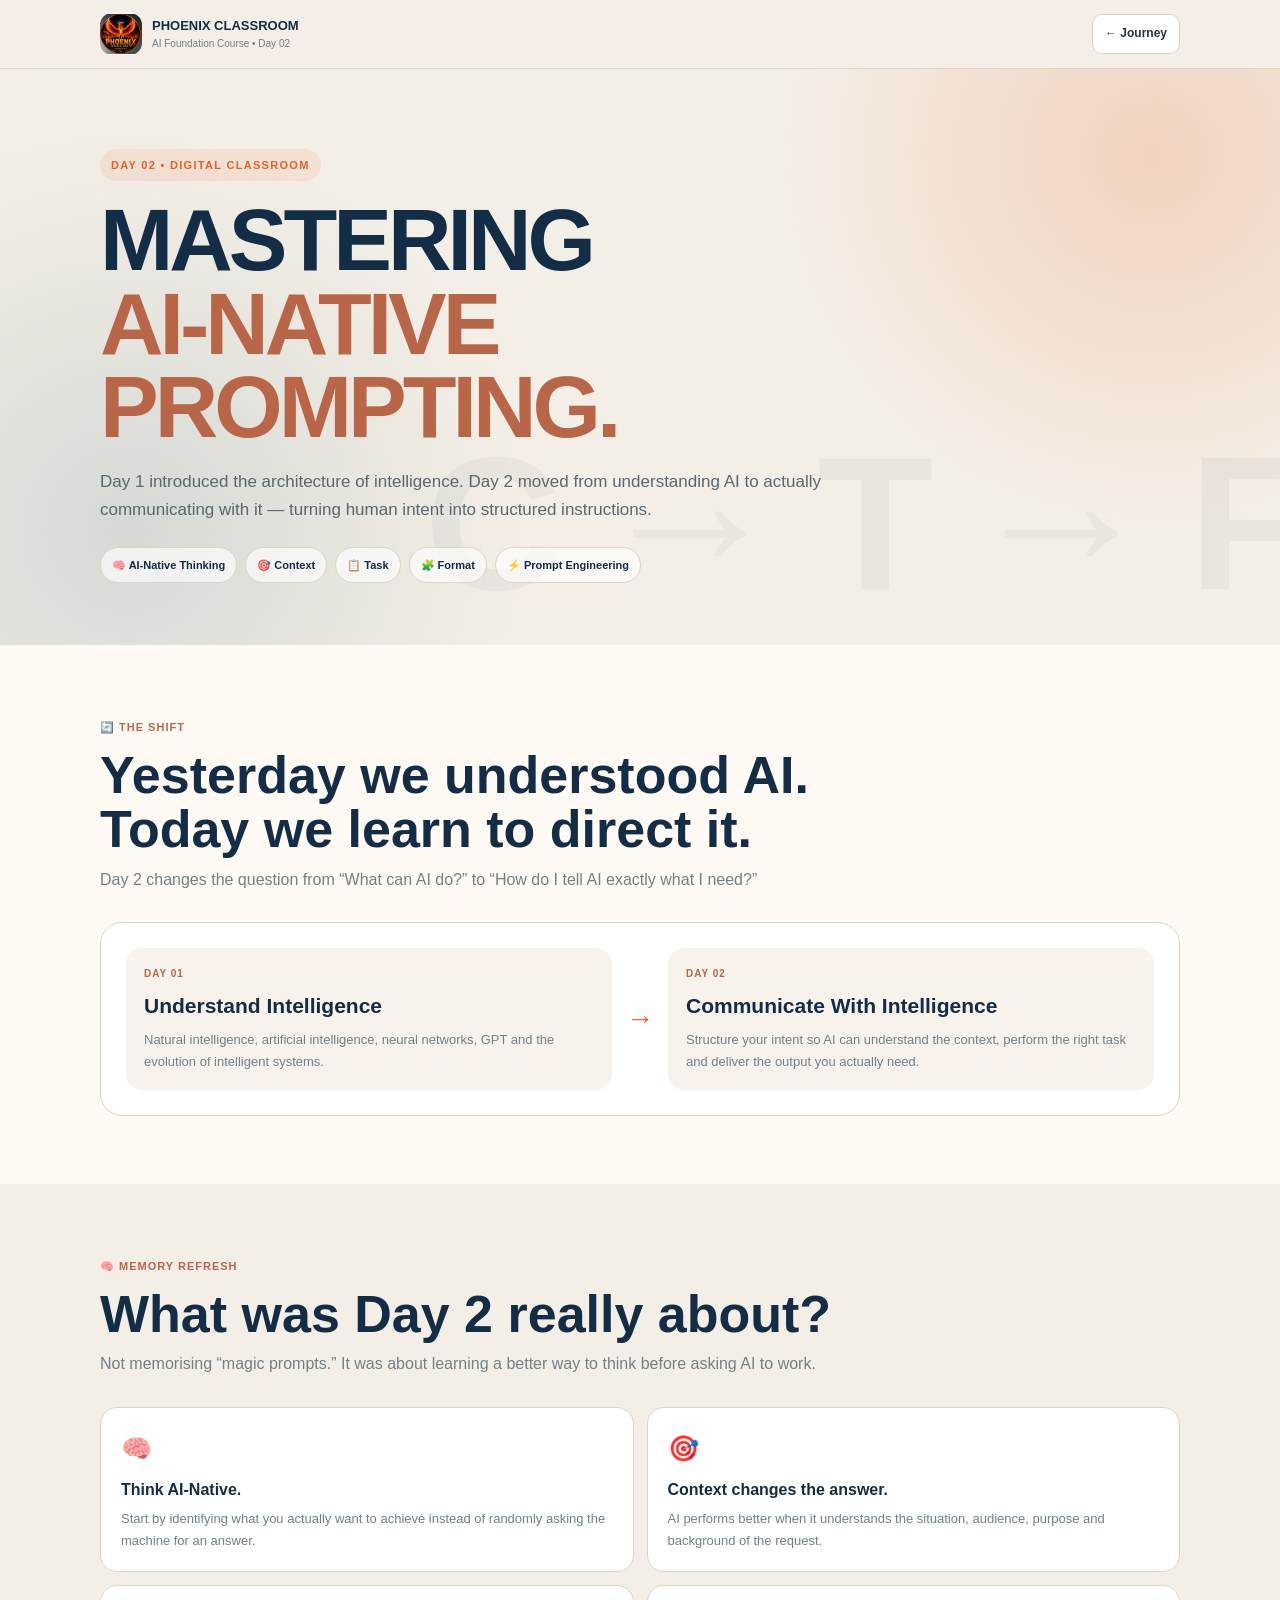
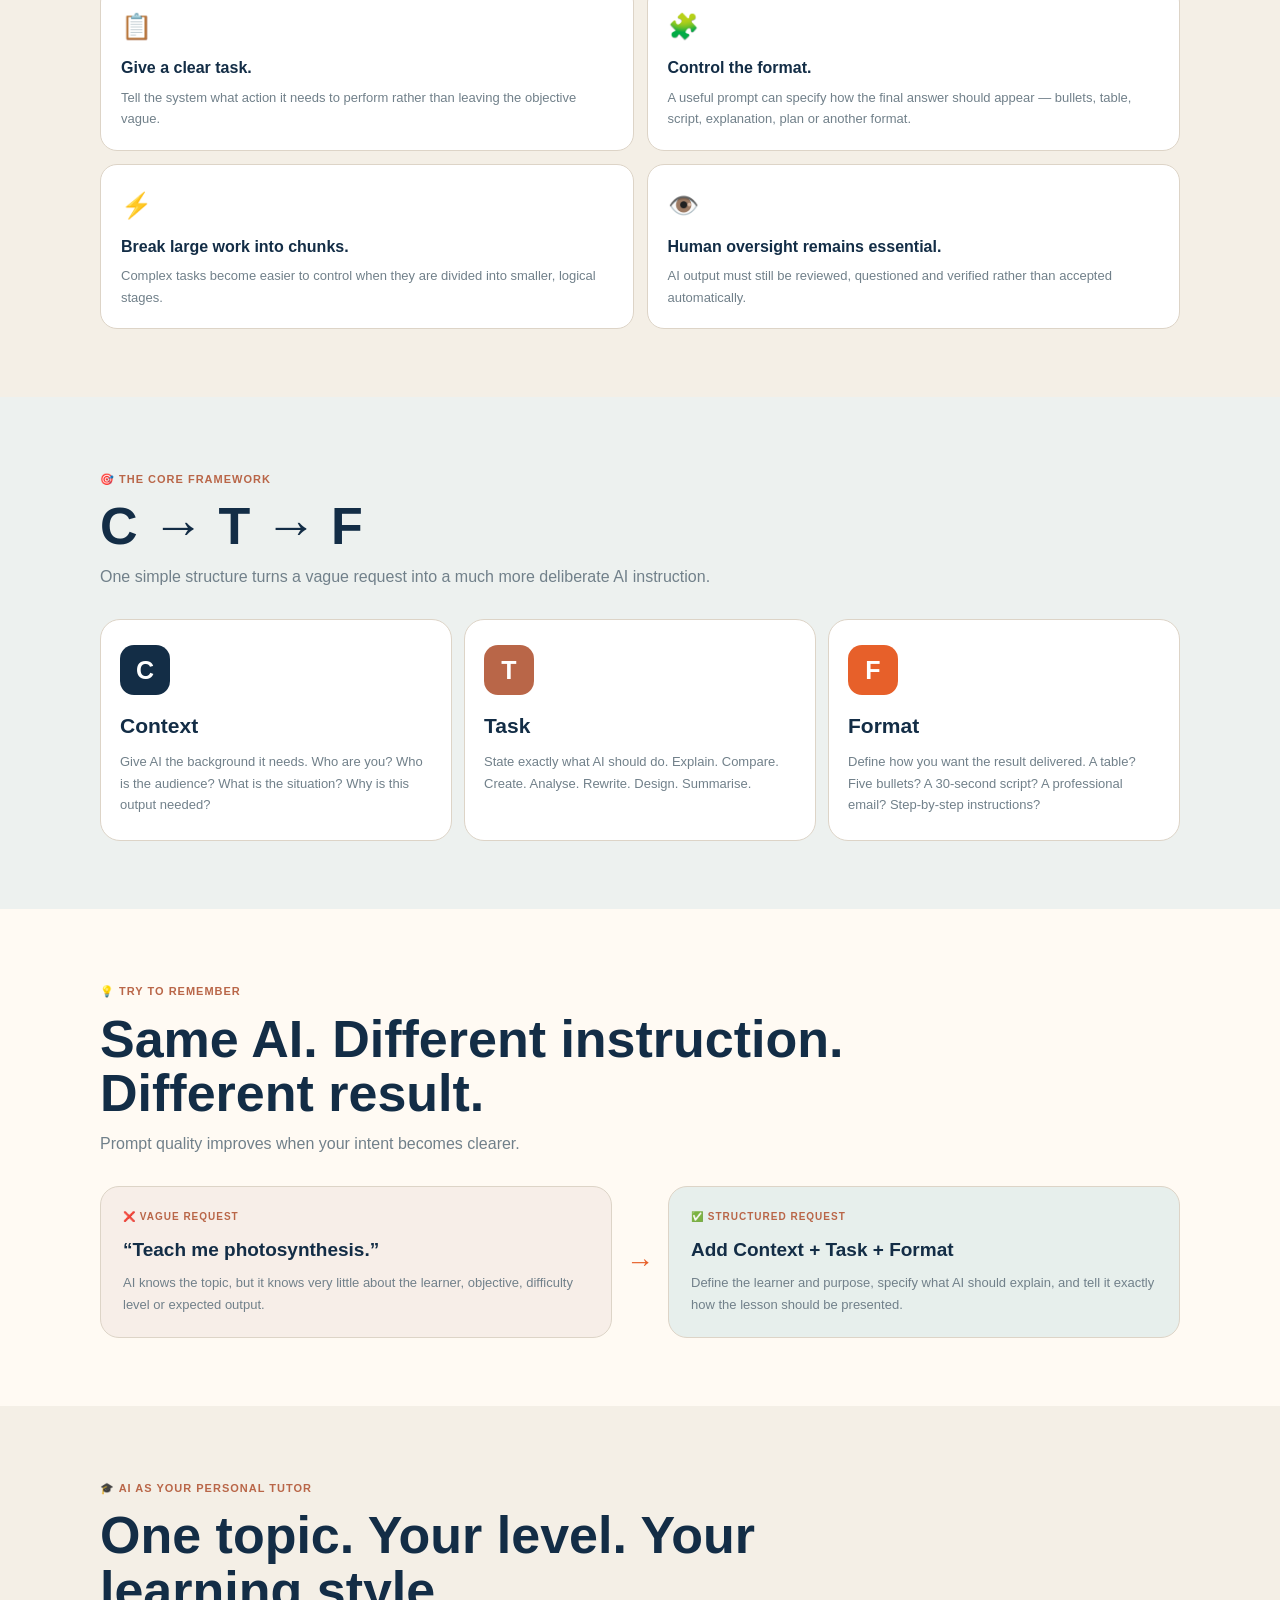
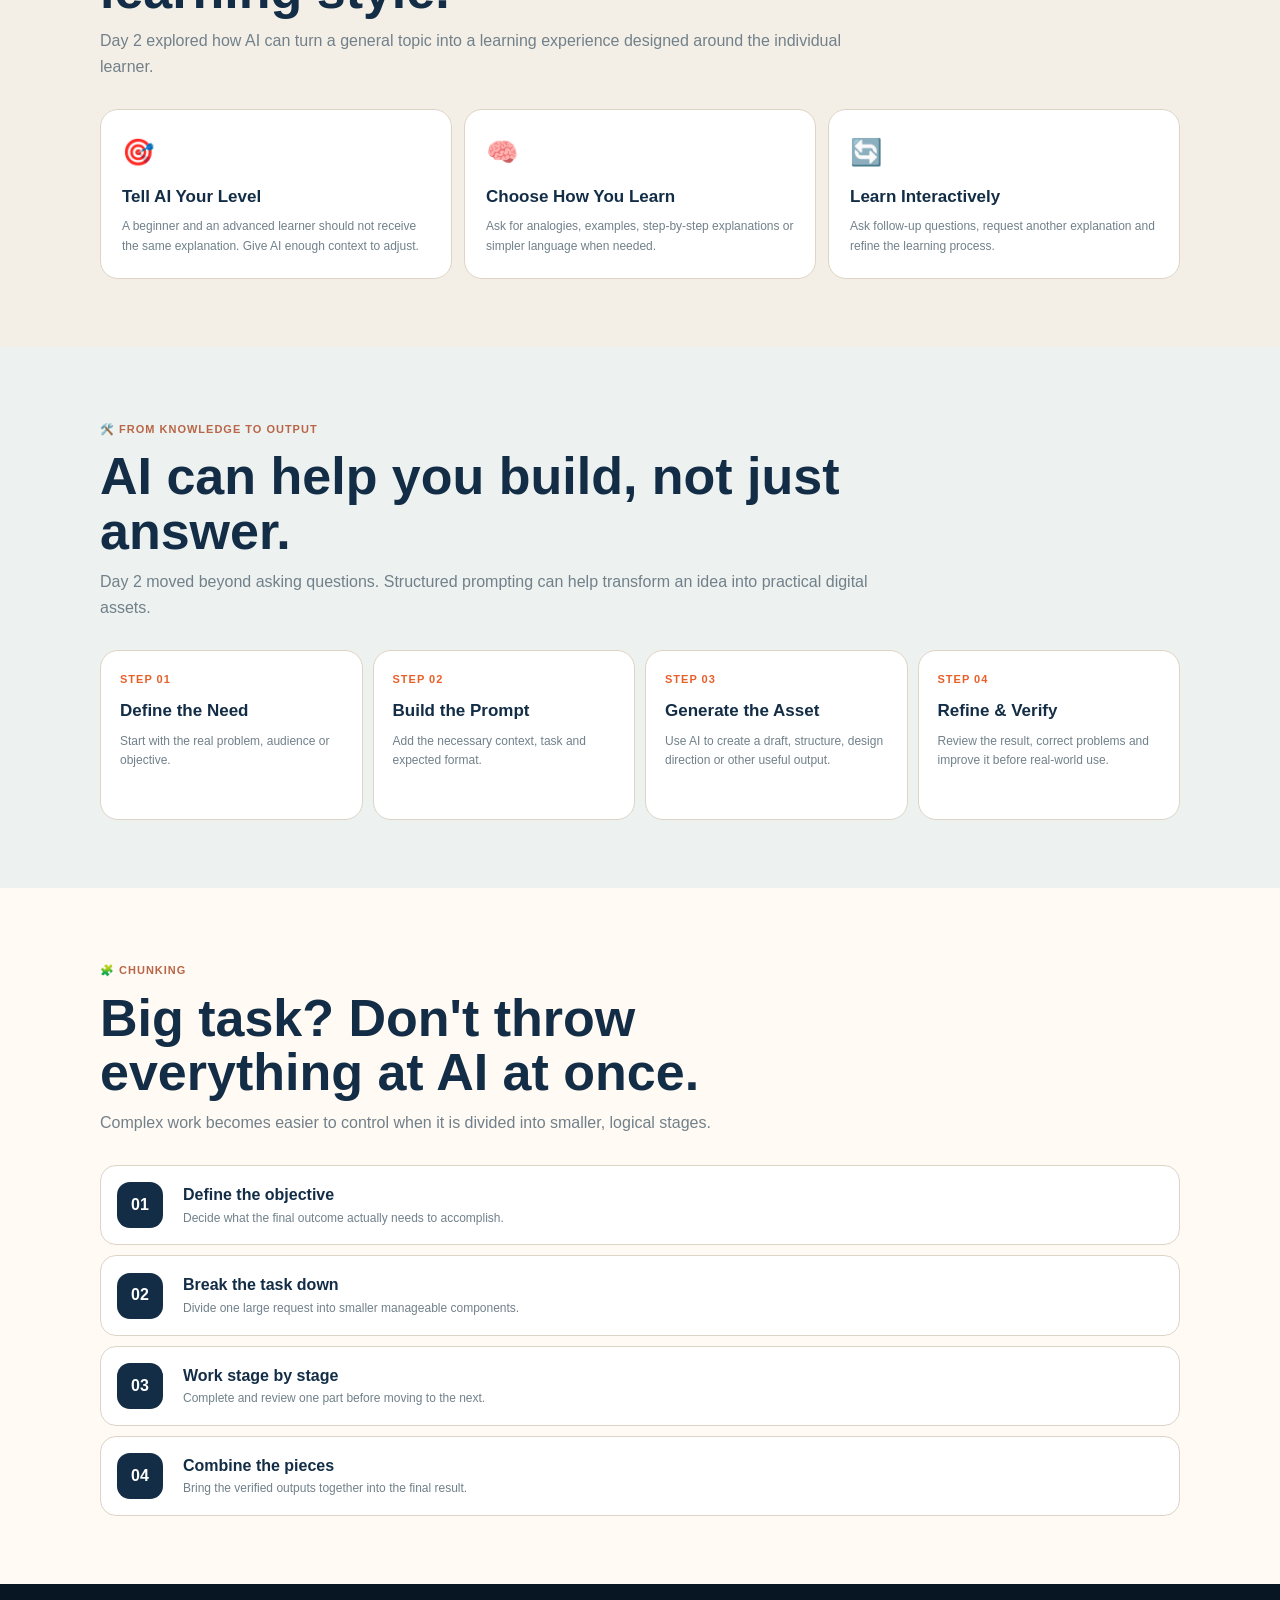
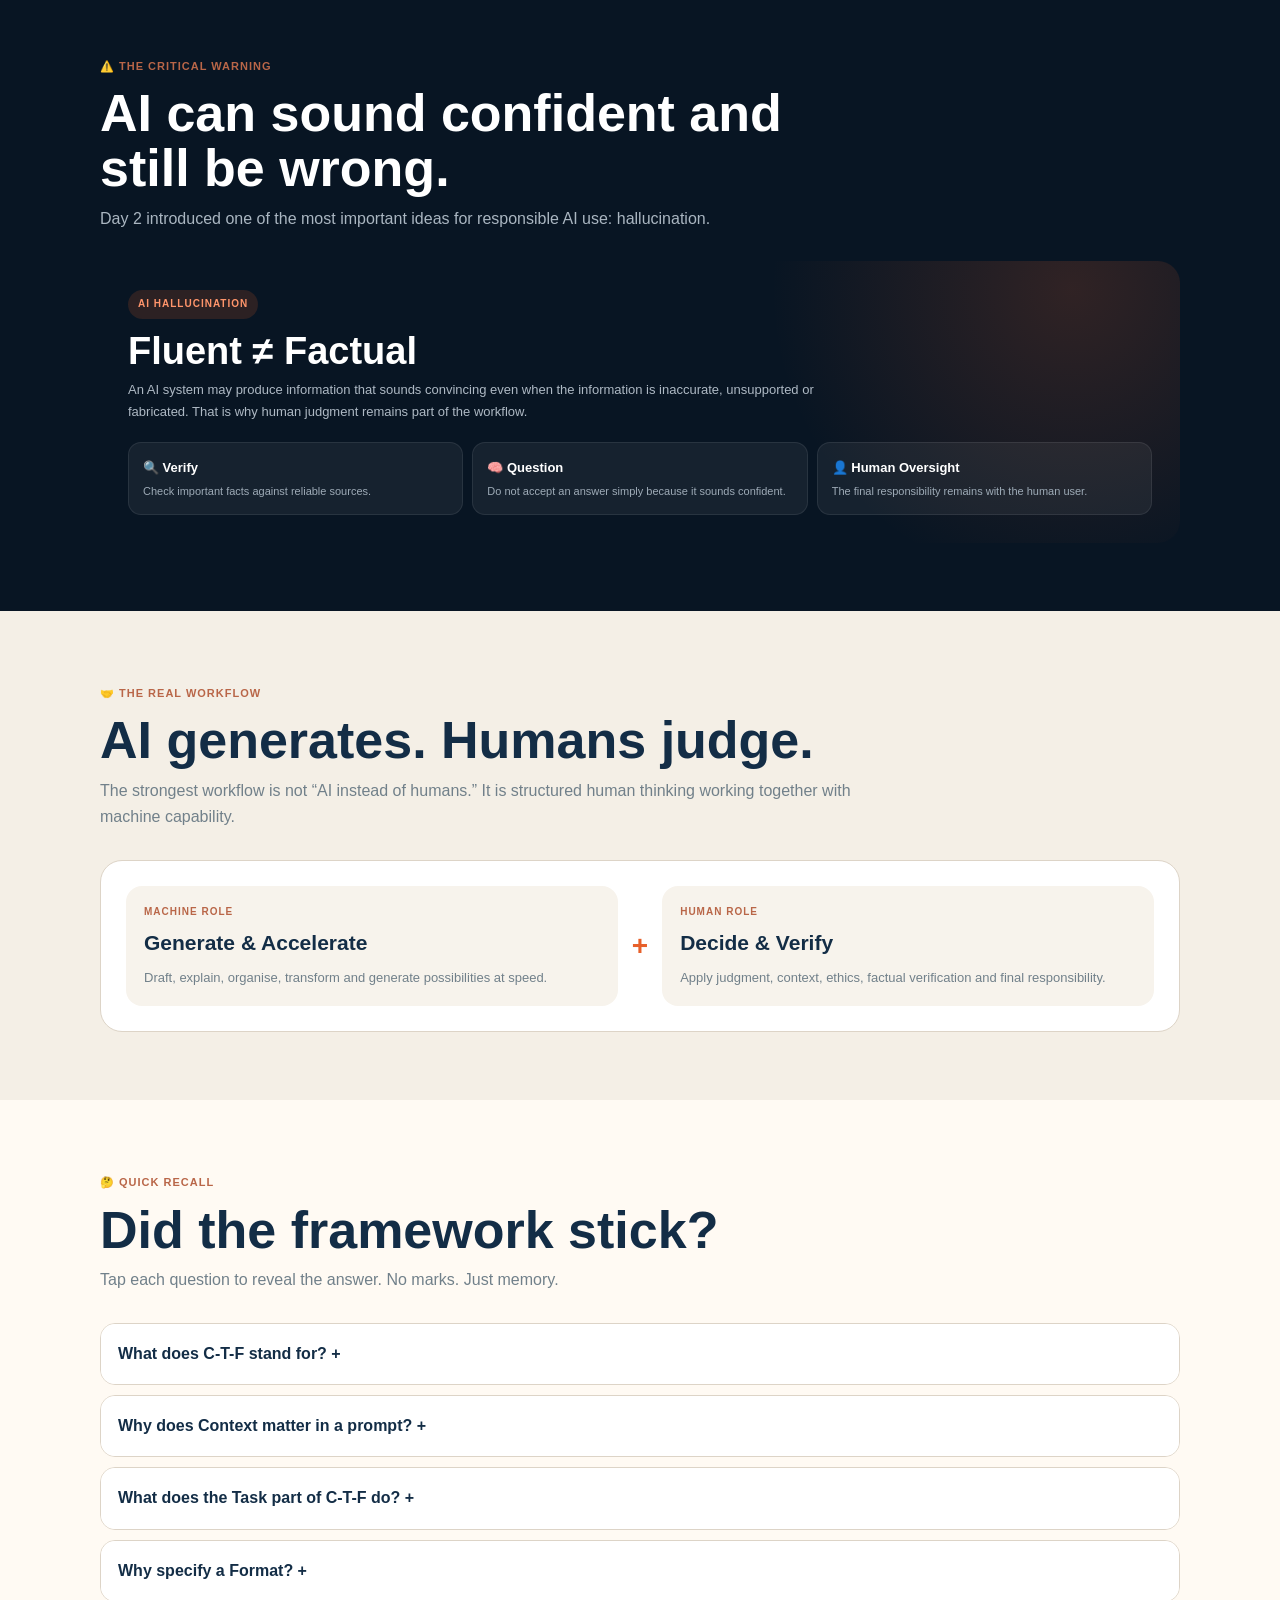
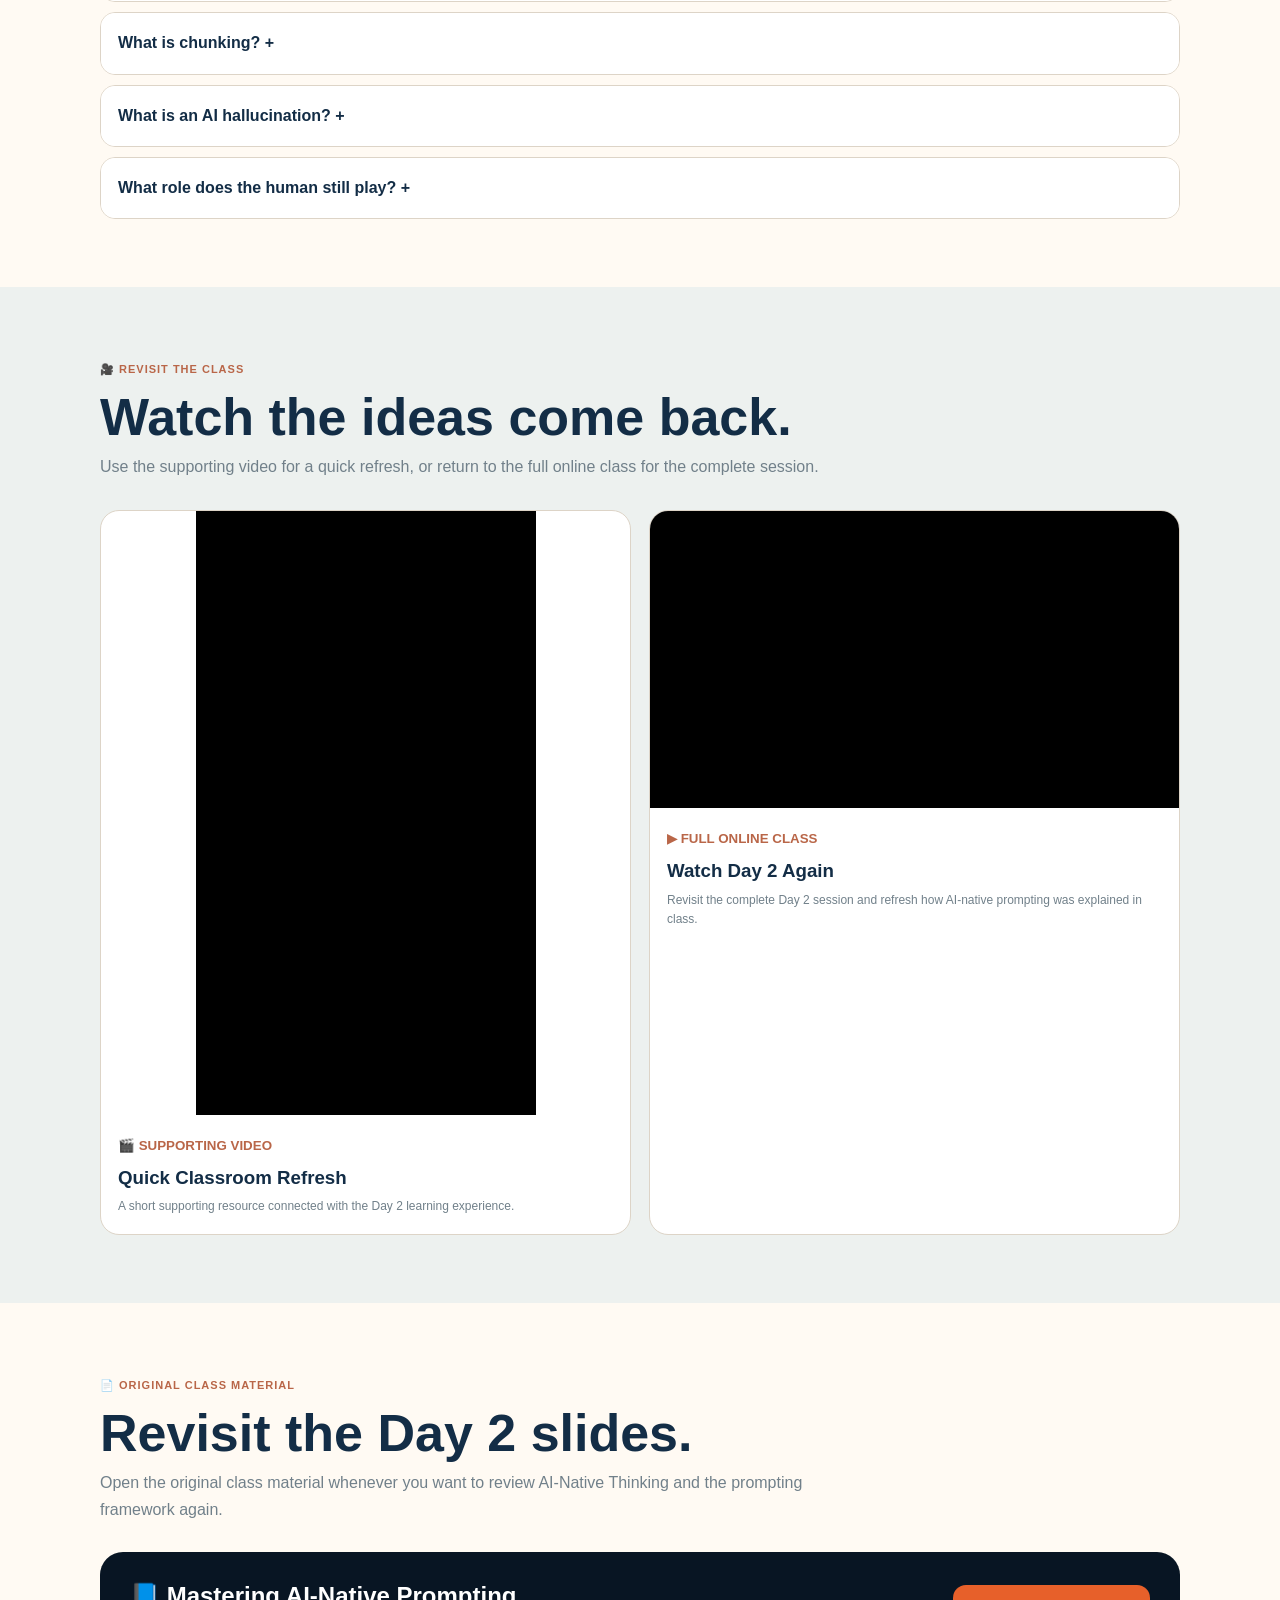
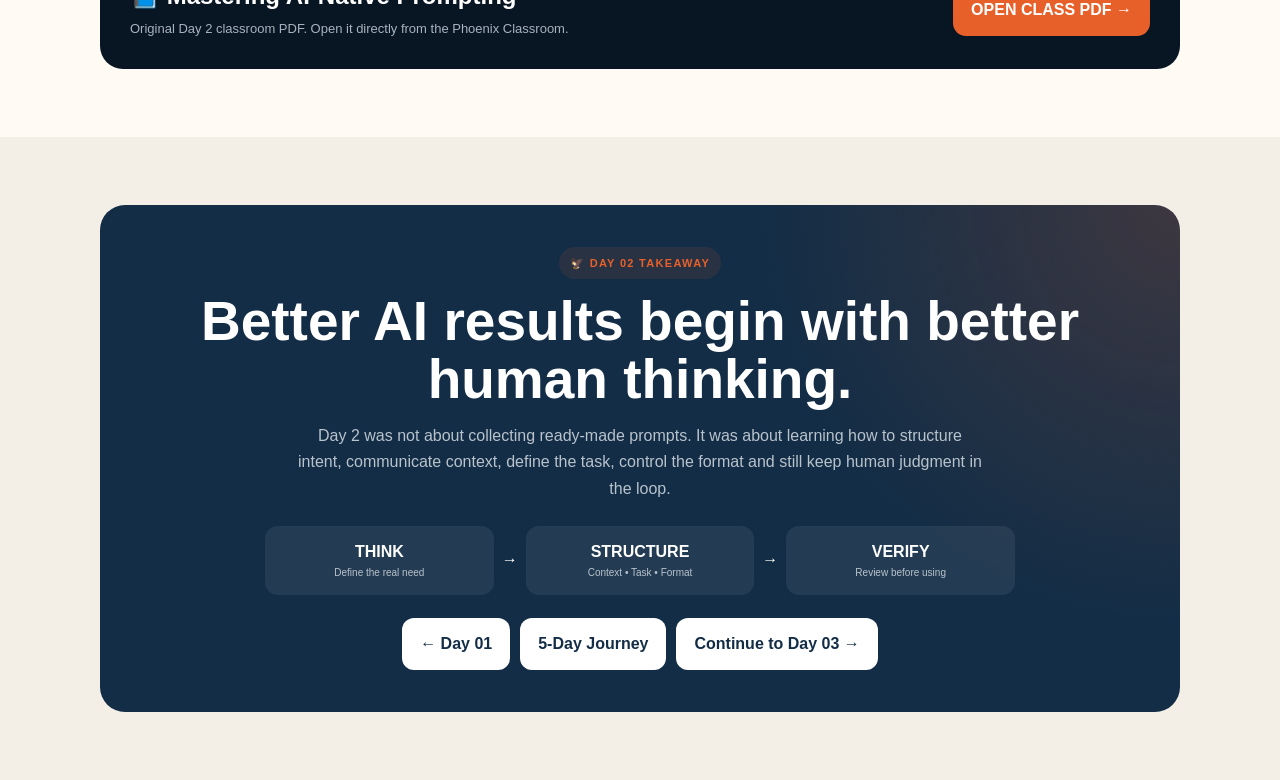
==== class-2.html @ d80a85a9 "Create class-2.html" ====
<!DOCTYPE html>
<html lang="en">

<head>

<meta charset="UTF-8">

<meta
  name="viewport"
  content="width=device-width, initial-scale=1.0"
>

<meta
  name="theme-color"
  content="#f4efe6"
>

<title>
  Class 2 | Mastering AI-Native Prompting
</title>


<style>

:root{

  --cream:#f4efe6;
  --paper:#fffaf3;

  --navy:#132d46;
  --blue:#607f94;

  --orange:#e7602a;
  --rust:#b96648;
  --gold:#d8a746;

  --text:#26333d;
  --muted:#71808a;

  --line:#ddd4c7;

  --dark:#081523;

  --green:#4f8d71;
}


*{
  box-sizing:border-box;
  margin:0;
  padding:0;
}


html{
  scroll-behavior:smooth;
}


body{

  font-family:
    Arial,
    Helvetica,
    sans-serif;

  background:
    var(--cream);

  color:
    var(--text);

  line-height:1.65;

  overflow-x:hidden;
}


a{
  color:inherit;
  text-decoration:none;
}


button{
  font:inherit;
}


img{
  display:block;
  max-width:100%;
}


.container{

  width:
    min(
      1080px,
      calc(100% - 28px)
    );

  margin:auto;
}



/* =========================================
   HEADER
========================================= */

header{

  position:sticky;

  top:0;

  z-index:100;

  background:
    rgba(244,239,230,.94);

  -webkit-backdrop-filter:
    blur(14px);

  backdrop-filter:
    blur(14px);

  border-bottom:
    1px solid var(--line);
}


.nav{

  min-height:68px;

  display:flex;

  align-items:center;

  justify-content:
    space-between;

  gap:12px;
}


.brand{

  display:flex;

  align-items:center;

  gap:10px;
}


.brand img{

  width:42px;
  height:42px;

  object-fit:contain;

  border-radius:12px;

  background:#ffffff;
}


.brand strong{

  display:block;

  color:
    var(--navy);

  font-size:13px;
}


.brand span{

  display:block;

  color:
    var(--muted);

  font-size:10px;
}


.back{

  padding:
    9px 12px;

  border:
    1px solid var(--line);

  border-radius:10px;

  background:#ffffff;

  font-size:12px;

  font-weight:800;
}



/* =========================================
   HERO
========================================= */

.hero{

  position:relative;

  overflow:hidden;

  padding:
    80px 0 62px;

  background:

    radial-gradient(
      circle at 90% 15%,
      rgba(231,96,42,.20),
      transparent 30%
    ),

    radial-gradient(
      circle at 10% 80%,
      rgba(96,127,148,.20),
      transparent 32%
    ),

    var(--cream);
}


.hero::after{

  content:"C → T → F";

  position:absolute;

  right:-15px;
  bottom:-35px;

  color:
    rgba(19,45,70,.045);

  font-size:
    clamp(
      80px,
      17vw,
      190px
    );

  font-weight:900;

  letter-spacing:-10px;

  pointer-events:none;
}


.kicker{

  position:relative;

  z-index:2;

  display:inline-block;

  padding:
    7px 11px;

  border-radius:50px;

  background:
    rgba(231,96,42,.10);

  color:
    var(--orange);

  font-size:11px;

  font-weight:900;

  letter-spacing:1.3px;
}


.hero h1{

  position:relative;

  z-index:2;

  max-width:900px;

  margin:
    17px 0 19px;

  color:
    var(--navy);

  font-size:
    clamp(
      43px,
      9vw,
      88px
    );

  line-height:.95;

  letter-spacing:-4px;
}


.hero h1 span{

  color:
    var(--rust);
}


.hero p{

  position:relative;

  z-index:2;

  max-width:730px;

  color:#596772;

  font-size:17px;
}


.hero-meta{

  position:relative;

  z-index:2;

  display:flex;

  flex-wrap:wrap;

  gap:8px;

  margin-top:23px;
}


.meta{

  padding:
    8px 11px;

  border:
    1px solid var(--line);

  border-radius:50px;

  background:
    rgba(255,255,255,.65);

  color:
    var(--navy);

  font-size:11px;

  font-weight:800;
}



/* =========================================
   GENERAL SECTIONS
========================================= */

.section{

  padding:
    68px 0;
}


.white{

  background:
    var(--paper);
}


.soft{

  background:
    #edf1ef;
}


.dark-section{

  background:
    var(--dark);

  color:#ffffff;
}


.heading{

  max-width:780px;

  margin-bottom:29px;
}


.heading small{

  color:
    var(--rust);

  font-size:11px;

  font-weight:900;

  letter-spacing:1px;
}


.heading h2{

  color:
    var(--navy);

  font-size:
    clamp(
      30px,
      6vw,
      52px
    );

  line-height:1.05;

  margin:
    8px 0 10px;
}


.dark-section .heading h2{

  color:#ffffff;
}


.heading p{

  color:
    var(--muted);
}


.dark-section .heading p{

  color:#aab6c1;
}



/* =========================================
   DAY 1 → DAY 2 SHIFT
========================================= */

.shift-card{

  display:grid;

  grid-template-columns:
    1fr auto 1fr;

  align-items:center;

  gap:14px;

  padding:25px;

  border:
    1px solid var(--line);

  border-radius:22px;

  background:#ffffff;
}


.shift-side{

  padding:18px;

  border-radius:16px;

  background:
    #f7f3ec;
}


.shift-side small{

  display:block;

  color:
    var(--rust);

  font-weight:900;

  font-size:10px;

  letter-spacing:1px;
}


.shift-side h3{

  margin-top:6px;

  color:
    var(--navy);

  font-size:21px;
}


.shift-side p{

  margin-top:6px;

  color:
    var(--muted);

  font-size:13px;
}


.shift-arrow{

  color:
    var(--orange);

  font-size:28px;

  font-weight:900;
}



/* =========================================
   MEMORY CARDS
========================================= */

.memory-grid{

  display:grid;

  grid-template-columns:
    repeat(2,1fr);

  gap:13px;
}


.memory{

  padding:20px;

  border:
    1px solid var(--line);

  border-radius:17px;

  background:#ffffff;
}


.memory-icon{

  font-size:25px;

  margin-bottom:8px;
}


.memory b{

  display:block;

  color:
    var(--navy);

  margin-bottom:5px;
}


.memory p{

  color:
    var(--muted);

  font-size:13px;
}



/* =========================================
   CTF FRAMEWORK
========================================= */

.ctf-grid{

  display:grid;

  grid-template-columns:
    repeat(3,1fr);

  gap:12px;
}


.ctf-card{

  position:relative;

  overflow:hidden;

  padding:25px 19px;

  border-radius:20px;

  border:
    1px solid var(--line);

  background:#ffffff;
}


.ctf-letter{

  width:50px;
  height:50px;

  display:grid;

  place-items:center;

  border-radius:14px;

  background:
    var(--navy);

  color:#ffffff;

  font-size:25px;

  font-weight:900;

  margin-bottom:14px;
}


.ctf-card:nth-child(2)
.ctf-letter{

  background:
    var(--rust);
}


.ctf-card:nth-child(3)
.ctf-letter{

  background:
    var(--orange);
}


.ctf-card h3{

  color:
    var(--navy);

  font-size:21px;
}


.ctf-card p{

  margin-top:7px;

  color:
    var(--muted);

  font-size:13px;
}


/* ===== END CLASS-2 CHUNK 1 ===== */
/* =========================================
   PROMPT TRANSFORMATION
========================================= */

.prompt-demo{

  display:grid;

  grid-template-columns:
    1fr auto 1fr;

  gap:14px;

  align-items:stretch;
}


.prompt-box{

  padding:22px;

  border-radius:19px;

  border:
    1px solid var(--line);

  background:#ffffff;
}


.prompt-box.bad{

  background:#f7eee8;
}


.prompt-box.good{

  background:#e7efec;
}


.prompt-box small{

  display:block;

  color:var(--rust);

  font-size:10px;

  font-weight:900;

  letter-spacing:1px;

  margin-bottom:8px;
}


.prompt-box h3{

  color:var(--navy);

  font-size:19px;

  margin-bottom:7px;
}


.prompt-box p{

  color:var(--muted);

  font-size:13px;
}


.prompt-arrow{

  align-self:center;

  color:var(--orange);

  font-size:28px;

  font-weight:900;
}



/* =========================================
   AI-NATIVE WORKFLOW
========================================= */

.workflow{

  display:grid;

  grid-template-columns:
    repeat(4,1fr);

  gap:10px;
}


.workflow-card{

  position:relative;

  min-height:170px;

  padding:19px;

  border-radius:18px;

  background:#ffffff;

  border:
    1px solid var(--line);
}


.workflow-number{

  color:var(--orange);

  font-size:11px;

  font-weight:900;

  letter-spacing:1px;
}


.workflow-card h3{

  color:var(--navy);

  font-size:17px;

  margin:
    9px 0 6px;
}


.workflow-card p{

  color:var(--muted);

  font-size:12px;
}



/* =========================================
   PERSONALIZED LEARNING
========================================= */

.personal-grid{

  display:grid;

  grid-template-columns:
    repeat(3,1fr);

  gap:12px;
}


.personal-card{

  padding:21px;

  border-radius:18px;

  background:#ffffff;

  border:
    1px solid var(--line);
}


.personal-card span{

  display:block;

  font-size:26px;

  margin-bottom:9px;
}


.personal-card h3{

  color:var(--navy);

  font-size:17px;
}


.personal-card p{

  color:var(--muted);

  font-size:12px;

  margin-top:6px;
}



/* =========================================
   CHUNKING
========================================= */

.chunk-demo{

  display:grid;

  gap:10px;
}


.chunk{

  display:grid;

  grid-template-columns:
    52px 1fr;

  gap:14px;

  align-items:center;

  padding:16px;

  border-radius:16px;

  background:#ffffff;

  border:
    1px solid var(--line);
}


.chunk-number{

  width:46px;
  height:46px;

  display:grid;

  place-items:center;

  border-radius:13px;

  background:
    var(--navy);

  color:#ffffff;

  font-weight:900;
}


.chunk h3{

  color:var(--navy);

  font-size:16px;
}


.chunk p{

  color:var(--muted);

  font-size:12px;
}



/* =========================================
   HALLUCINATION / HUMAN OVERSIGHT
========================================= */

.warning-card{

  padding:28px;

  border-radius:22px;

  background:

    radial-gradient(
      circle at 90% 10%,
      rgba(231,96,42,.18),
      transparent 30%
    ),

    var(--dark);

  color:#ffffff;
}


.warning-label{

  display:inline-block;

  padding:
    6px 10px;

  border-radius:50px;

  background:
    rgba(231,96,42,.16);

  color:#ff956b;

  font-size:10px;

  font-weight:900;

  letter-spacing:1px;
}


.warning-card h3{

  margin:
    13px 0 8px;

  font-size:
    clamp(
      25px,
      5vw,
      38px
    );

  line-height:1.05;
}


.warning-card > p{

  max-width:720px;

  color:#aeb9c4;

  font-size:13px;
}


.check-grid{

  display:grid;

  grid-template-columns:
    repeat(3,1fr);

  gap:9px;

  margin-top:20px;
}


.check{

  padding:14px;

  border-radius:13px;

  background:
    rgba(255,255,255,.06);

  border:
    1px solid
    rgba(255,255,255,.08);
}


.check strong{

  display:block;

  color:#ffffff;

  font-size:13px;
}


.check span{

  display:block;

  color:#9eabb7;

  font-size:11px;

  margin-top:3px;
}



/* =========================================
   QUICK RECALL
========================================= */

.recall-grid{

  display:grid;

  gap:10px;
}


.recall{

  overflow:hidden;

  border:
    1px solid var(--line);

  border-radius:15px;

  background:#ffffff;
}


.recall button{

  width:100%;

  padding:17px;

  border:0;

  background:#ffffff;

  text-align:left;

  color:var(--navy);

  font-weight:900;

  cursor:pointer;
}


.answer{

  display:none;

  padding:
    0 17px 17px;

  color:var(--muted);

  font-size:13px;
}


.recall.open .answer{

  display:block;
}



/* =========================================
   VIDEOS
========================================= */

.video-grid{

  display:grid;

  grid-template-columns:
    1fr 1fr;

  gap:18px;
}


.video-card{

  overflow:hidden;

  border-radius:19px;

  border:
    1px solid var(--line);

  background:#ffffff;
}


.video-frame{

  position:relative;

  width:100%;

  aspect-ratio:16 / 9;

  background:#000000;
}


.video-frame iframe{

  width:100%;
  height:100%;

  display:block;

  border:0;
}


.short-frame{

  max-width:340px;

  margin:auto;

  aspect-ratio:9 / 16;
}


.video-info{

  padding:17px;
}


.video-info small{

  color:var(--rust);

  font-weight:900;
}


.video-info h3{

  color:var(--navy);

  margin:
    4px 0;
}


.video-info p{

  color:var(--muted);

  font-size:12px;
}



/* =========================================
   PDF MATERIAL
========================================= */

.material{

  display:grid;

  grid-template-columns:
    1fr auto;

  gap:20px;

  align-items:center;

  padding:30px;

  border-radius:23px;

  background:
    var(--dark);

  color:#ffffff;
}


.material h2{

  line-height:1.2;
}


.material p{

  color:#a9b3bd;

  font-size:13px;

  margin-top:7px;
}


.pdf-btn{

  display:inline-flex;

  align-items:center;

  justify-content:center;

  min-height:50px;

  padding:
    12px 18px;

  border-radius:13px;

  background:
    var(--orange);

  color:#ffffff;

  font-weight:900;
}



/* =========================================
   FINAL TAKEAWAY
========================================= */

.takeaway{

  padding:
    42px 25px;

  border-radius:25px;

  text-align:center;

  background:

    radial-gradient(
      circle at top right,
      rgba(231,96,42,.20),
      transparent 35%
    ),

    var(--navy);

  color:#ffffff;
}


.takeaway h2{

  font-size:
    clamp(
      31px,
      7vw,
      55px
    );

  line-height:1.05;

  margin-top:14px;
}


.takeaway p{

  max-width:690px;

  margin:
    14px auto;

  color:#b8c3cc;
}


.takeaway-flow{

  max-width:750px;

  margin:
    24px auto 0;

  display:grid;

  grid-template-columns:
    1fr auto 1fr auto 1fr;

  gap:8px;

  align-items:center;
}


.takeaway-flow div{

  padding:13px 8px;

  border-radius:13px;

  background:
    rgba(255,255,255,.07);
}


.takeaway-flow strong{

  display:block;
}


.takeaway-flow span{

  display:block;

  color:#b8c3cc;

  font-size:10px;
}


.next-row{

  display:flex;

  justify-content:center;

  flex-wrap:wrap;

  gap:10px;

  margin-top:23px;
}


.next{

  padding:
    13px 18px;

  border-radius:12px;

  border:0;

  background:#ffffff;

  color:var(--navy);

  font-weight:900;

  cursor:pointer;
}



/* =========================================
   MOBILE
========================================= */

@media(max-width:760px){

  .hero{

    padding:
      55px 0 44px;
  }


  .hero h1{

    letter-spacing:-2px;
  }


  .memory-grid,
  .ctf-grid,
  .personal-grid,
  .workflow,
  .video-grid{

    grid-template-columns:1fr;
  }


  .shift-card,
  .prompt-demo{

    grid-template-columns:1fr;
  }


  .shift-arrow,
  .prompt-arrow{

    text-align:center;

    transform:rotate(90deg);
  }


  .check-grid{

    grid-template-columns:1fr;
  }


  .material{

    grid-template-columns:1fr;
  }


  .pdf-btn{

    width:100%;
  }

}


@media(max-width:520px){

  .section{

    padding:
      52px 0;
  }


  .brand span{

    display:none;
  }


  .warning-card{

    padding:
      23px 18px;
  }


  .material{

    padding:
      23px 18px;
  }


  .takeaway-flow{

    grid-template-columns:1fr;
  }


  .takeaway-flow > strong{

    transform:rotate(90deg);
  }

}


</style>

</head>

<!-- ===== END CLASS-2 CHUNK 2 ===== -->
<!-- ===== START CLASS-2 CHUNK 3 ===== -->

<body>


<!-- =========================================
     HEADER
========================================= -->

<header>

  <div class="container nav">

    <a
      href="index.html"
      class="brand"
    >

      <img
        src="images/logo.jpg"
        alt="Phoenix Logo"
      >

      <div>

        <strong>
          PHOENIX CLASSROOM
        </strong>

        <span>
          AI Foundation Course • Day 02
        </span>

      </div>

    </a>


    <a
      href="index.html#journey"
      class="back"
    >
      ← Journey
    </a>

  </div>

</header>



<main>


<!-- =========================================
     HERO
========================================= -->

<section class="hero">

  <div class="container">

    <span class="kicker">
      DAY 02 • DIGITAL CLASSROOM
    </span>


    <h1>

      MASTERING<br>

      <span>
        AI-NATIVE PROMPTING.
      </span>

    </h1>


    <p>
      Day 1 introduced the architecture of intelligence.

      Day 2 moved from understanding AI
      to actually communicating with it —
      turning human intent into structured instructions.
    </p>


    <div class="hero-meta">

      <span class="meta">
        🧠 AI-Native Thinking
      </span>

      <span class="meta">
        🎯 Context
      </span>

      <span class="meta">
        📋 Task
      </span>

      <span class="meta">
        🧩 Format
      </span>

      <span class="meta">
        ⚡ Prompt Engineering
      </span>

    </div>

  </div>

</section>



<!-- =========================================
     DAY 1 → DAY 2
========================================= -->

<section class="section white">

  <div class="container">

    <div class="heading">

      <small>
        🔄 THE SHIFT
      </small>

      <h2>
        Yesterday we understood AI.
        Today we learn to direct it.
      </h2>

      <p>
        Day 2 changes the question from
        “What can AI do?” to
        “How do I tell AI exactly what I need?”
      </p>

    </div>



    <div class="shift-card">


      <div class="shift-side">

        <small>
          DAY 01
        </small>

        <h3>
          Understand Intelligence
        </h3>

        <p>
          Natural intelligence, artificial intelligence,
          neural networks, GPT and the evolution of
          intelligent systems.
        </p>

      </div>


      <div class="shift-arrow">
        →
      </div>


      <div class="shift-side">

        <small>
          DAY 02
        </small>

        <h3>
          Communicate With Intelligence
        </h3>

        <p>
          Structure your intent so AI can understand
          the context, perform the right task and
          deliver the output you actually need.
        </p>

      </div>


    </div>

  </div>

</section>



<!-- =========================================
     MEMORY REFRESH
========================================= -->

<section class="section">

  <div class="container">

    <div class="heading">

      <small>
        🧠 MEMORY REFRESH
      </small>

      <h2>
        What was Day 2 really about?
      </h2>

      <p>
        Not memorising “magic prompts.”
        It was about learning a better way to think
        before asking AI to work.
      </p>

    </div>



    <div class="memory-grid">


      <div class="memory">

        <div class="memory-icon">
          🧠
        </div>

        <b>
          Think AI-Native.
        </b>

        <p>
          Start by identifying what you actually want
          to achieve instead of randomly asking the
          machine for an answer.
        </p>

      </div>



      <div class="memory">

        <div class="memory-icon">
          🎯
        </div>

        <b>
          Context changes the answer.
        </b>

        <p>
          AI performs better when it understands
          the situation, audience, purpose and
          background of the request.
        </p>

      </div>



      <div class="memory">

        <div class="memory-icon">
          📋
        </div>

        <b>
          Give a clear task.
        </b>

        <p>
          Tell the system what action it needs to
          perform rather than leaving the objective
          vague.
        </p>

      </div>



      <div class="memory">

        <div class="memory-icon">
          🧩
        </div>

        <b>
          Control the format.
        </b>

        <p>
          A useful prompt can specify how the final
          answer should appear — bullets, table,
          script, explanation, plan or another format.
        </p>

      </div>



      <div class="memory">

        <div class="memory-icon">
          ⚡
        </div>

        <b>
          Break large work into chunks.
        </b>

        <p>
          Complex tasks become easier to control
          when they are divided into smaller,
          logical stages.
        </p>

      </div>



      <div class="memory">

        <div class="memory-icon">
          👁️
        </div>

        <b>
          Human oversight remains essential.
        </b>

        <p>
          AI output must still be reviewed,
          questioned and verified rather than
          accepted automatically.
        </p>

      </div>


    </div>

  </div>

</section>



<!-- =========================================
     C-T-F FRAMEWORK
========================================= -->

<section class="section soft">

  <div class="container">

    <div class="heading">

      <small>
        🎯 THE CORE FRAMEWORK
      </small>

      <h2>
        C → T → F
      </h2>

      <p>
        One simple structure turns a vague request
        into a much more deliberate AI instruction.
      </p>

    </div>



    <div class="ctf-grid">


      <!-- CONTEXT -->

      <div class="ctf-card">

        <div class="ctf-letter">
          C
        </div>

        <h3>
          Context
        </h3>

        <p>
          Give AI the background it needs.

          Who are you?
          Who is the audience?
          What is the situation?
          Why is this output needed?
        </p>

      </div>



      <!-- TASK -->

      <div class="ctf-card">

        <div class="ctf-letter">
          T
        </div>

        <h3>
          Task
        </h3>

        <p>
          State exactly what AI should do.

          Explain.
          Compare.
          Create.
          Analyse.
          Rewrite.
          Design.
          Summarise.
        </p>

      </div>



      <!-- FORMAT -->

      <div class="ctf-card">

        <div class="ctf-letter">
          F
        </div>

        <h3>
          Format
        </h3>

        <p>
          Define how you want the result delivered.

          A table?
          Five bullets?
          A 30-second script?
          A professional email?
          Step-by-step instructions?
        </p>

      </div>


    </div>

  </div>

</section>



<!-- =========================================
     CTF EXAMPLE
========================================= -->

<section class="section white">

  <div class="container">

    <div class="heading">

      <small>
        💡 TRY TO REMEMBER
      </small>

      <h2>
        Same AI. Different instruction.
        Different result.
      </h2>

      <p>
        Prompt quality improves when your intent
        becomes clearer.
      </p>

    </div>



    <div class="prompt-demo">


      <div class="prompt-box bad">

        <small>
          ❌ VAGUE REQUEST
        </small>

        <h3>
          “Teach me photosynthesis.”
        </h3>

        <p>
          AI knows the topic, but it knows very
          little about the learner, objective,
          difficulty level or expected output.
        </p>

      </div>



      <div class="prompt-arrow">
        →
      </div>



      <div class="prompt-box good">

        <small>
          ✅ STRUCTURED REQUEST
        </small>

        <h3>
          Add Context + Task + Format
        </h3>

        <p>
          Define the learner and purpose,
          specify what AI should explain,
          and tell it exactly how the lesson
          should be presented.
        </p>

      </div>


    </div>

  </div>

</section>


<!-- ===== END CLASS-2 CHUNK 3 ===== -->
<!-- ===== START CLASS-2 CHUNK 4 ===== -->


<!-- =========================================
     HYPER-PERSONALIZED LEARNING
========================================= -->

<section class="section">

  <div class="container">

    <div class="heading">

      <small>
        🎓 AI AS YOUR PERSONAL TUTOR
      </small>

      <h2>
        One topic.
        Your level.
        Your learning style.
      </h2>

      <p>
        Day 2 explored how AI can turn a general
        topic into a learning experience designed
        around the individual learner.
      </p>

    </div>


    <div class="personal-grid">


      <div class="personal-card">

        <span>🎯</span>

        <h3>
          Tell AI Your Level
        </h3>

        <p>
          A beginner and an advanced learner
          should not receive the same explanation.
          Give AI enough context to adjust.
        </p>

      </div>


      <div class="personal-card">

        <span>🧠</span>

        <h3>
          Choose How You Learn
        </h3>

        <p>
          Ask for analogies, examples,
          step-by-step explanations or
          simpler language when needed.
        </p>

      </div>


      <div class="personal-card">

        <span>🔄</span>

        <h3>
          Learn Interactively
        </h3>

        <p>
          Ask follow-up questions,
          request another explanation and
          refine the learning process.
        </p>

      </div>


    </div>

  </div>

</section>



<!-- =========================================
     FROM LEARNING TO CREATION
========================================= -->

<section class="section soft">

  <div class="container">

    <div class="heading">

      <small>
        🛠️ FROM KNOWLEDGE TO OUTPUT
      </small>

      <h2>
        AI can help you build,
        not just answer.
      </h2>

      <p>
        Day 2 moved beyond asking questions.
        Structured prompting can help transform
        an idea into practical digital assets.
      </p>

    </div>


    <div class="workflow">


      <div class="workflow-card">

        <div class="workflow-number">
          STEP 01
        </div>

        <h3>
          Define the Need
        </h3>

        <p>
          Start with the real problem,
          audience or objective.
        </p>

      </div>


      <div class="workflow-card">

        <div class="workflow-number">
          STEP 02
        </div>

        <h3>
          Build the Prompt
        </h3>

        <p>
          Add the necessary context,
          task and expected format.
        </p>

      </div>


      <div class="workflow-card">

        <div class="workflow-number">
          STEP 03
        </div>

        <h3>
          Generate the Asset
        </h3>

        <p>
          Use AI to create a draft,
          structure, design direction
          or other useful output.
        </p>

      </div>


      <div class="workflow-card">

        <div class="workflow-number">
          STEP 04
        </div>

        <h3>
          Refine & Verify
        </h3>

        <p>
          Review the result,
          correct problems and improve
          it before real-world use.
        </p>

      </div>


    </div>

  </div>

</section>



<!-- =========================================
     CHUNKING
========================================= -->

<section class="section white">

  <div class="container">

    <div class="heading">

      <small>
        🧩 CHUNKING
      </small>

      <h2>
        Big task?
        Don't throw everything at AI at once.
      </h2>

      <p>
        Complex work becomes easier to control
        when it is divided into smaller,
        logical stages.
      </p>

    </div>


    <div class="chunk-demo">


      <div class="chunk">

        <div class="chunk-number">
          01
        </div>

        <div>

          <h3>
            Define the objective
          </h3>

          <p>
            Decide what the final outcome
            actually needs to accomplish.
          </p>

        </div>

      </div>


      <div class="chunk">

        <div class="chunk-number">
          02
        </div>

        <div>

          <h3>
            Break the task down
          </h3>

          <p>
            Divide one large request into
            smaller manageable components.
          </p>

        </div>

      </div>


      <div class="chunk">

        <div class="chunk-number">
          03
        </div>

        <div>

          <h3>
            Work stage by stage
          </h3>

          <p>
            Complete and review one part
            before moving to the next.
          </p>

        </div>

      </div>


      <div class="chunk">

        <div class="chunk-number">
          04
        </div>

        <div>

          <h3>
            Combine the pieces
          </h3>

          <p>
            Bring the verified outputs
            together into the final result.
          </p>

        </div>

      </div>


    </div>

  </div>

</section>



<!-- =========================================
     HALLUCINATION
========================================= -->

<section class="section dark-section">

  <div class="container">

    <div class="heading">

      <small>
        ⚠️ THE CRITICAL WARNING
      </small>

      <h2>
        AI can sound confident
        and still be wrong.
      </h2>

      <p>
        Day 2 introduced one of the most important
        ideas for responsible AI use:
        hallucination.
      </p>

    </div>


    <div class="warning-card">


      <span class="warning-label">
        AI HALLUCINATION
      </span>


      <h3>
        Fluent ≠ Factual
      </h3>


      <p>
        An AI system may produce information that
        sounds convincing even when the information
        is inaccurate, unsupported or fabricated.

        That is why human judgment remains part
        of the workflow.
      </p>


      <div class="check-grid">


        <div class="check">

          <strong>
            🔍 Verify
          </strong>

          <span>
            Check important facts
            against reliable sources.
          </span>

        </div>


        <div class="check">

          <strong>
            🧠 Question
          </strong>

          <span>
            Do not accept an answer
            simply because it sounds confident.
          </span>

        </div>


        <div class="check">

          <strong>
            👤 Human Oversight
          </strong>

          <span>
            The final responsibility
            remains with the human user.
          </span>

        </div>


      </div>

    </div>

  </div>

</section>



<!-- =========================================
     HUMAN + AI
========================================= -->

<section class="section">

  <div class="container">

    <div class="heading">

      <small>
        🤝 THE REAL WORKFLOW
      </small>

      <h2>
        AI generates.
        Humans judge.
      </h2>

      <p>
        The strongest workflow is not
        “AI instead of humans.”

        It is structured human thinking
        working together with machine capability.
      </p>

    </div>


    <div class="shift-card">


      <div class="shift-side">

        <small>
          MACHINE ROLE
        </small>

        <h3>
          Generate & Accelerate
        </h3>

        <p>
          Draft, explain, organise,
          transform and generate possibilities
          at speed.
        </p>

      </div>


      <div class="shift-arrow">
        +
      </div>


      <div class="shift-side">

        <small>
          HUMAN ROLE
        </small>

        <h3>
          Decide & Verify
        </h3>

        <p>
          Apply judgment, context,
          ethics, factual verification
          and final responsibility.
        </p>

      </div>


    </div>

  </div>

</section>


<!-- ===== END CLASS-2 CHUNK 4 ===== -->
<!-- ===== START CLASS-2 CHUNK 5 ===== -->


<!-- =========================================
     QUICK RECALL
========================================= -->

<section class="section white">

  <div class="container">

    <div class="heading">

      <small>
        🤔 QUICK RECALL
      </small>

      <h2>
        Did the framework stick?
      </h2>

      <p>
        Tap each question to reveal the answer.
        No marks. Just memory.
      </p>

    </div>


    <div class="recall-grid">


      <div class="recall">

        <button type="button">
          What does C-T-F stand for? +
        </button>

        <div class="answer">
          <strong>
            Context • Task • Format
          </strong>
        </div>

      </div>


      <div class="recall">

        <button type="button">
          Why does Context matter in a prompt? +
        </button>

        <div class="answer">
          Context gives AI the background it needs to understand
          the situation, audience, purpose and constraints of the request.
        </div>

      </div>


      <div class="recall">

        <button type="button">
          What does the Task part of C-T-F do? +
        </button>

        <div class="answer">
          It tells the AI exactly what action it should perform,
          such as explain, compare, create, analyse, rewrite or design.
        </div>

      </div>


      <div class="recall">

        <button type="button">
          Why specify a Format? +
        </button>

        <div class="answer">
          It controls how the result should be delivered —
          for example as bullets, a table, a script,
          a professional email or step-by-step instructions.
        </div>

      </div>


      <div class="recall">

        <button type="button">
          What is chunking? +
        </button>

        <div class="answer">
          Breaking a complex task into smaller logical stages
          so the work is easier to control, review and improve.
        </div>

      </div>


      <div class="recall">

        <button type="button">
          What is an AI hallucination? +
        </button>

        <div class="answer">
          When an AI produces information that sounds convincing
          but may be inaccurate, unsupported or fabricated.
        </div>

      </div>


      <div class="recall">

        <button type="button">
          What role does the human still play? +
        </button>

        <div class="answer">
          The human must review, verify, judge and take responsibility
          for the final output.
        </div>

      </div>


    </div>

  </div>

</section>



<!-- =========================================
     CLASS 2 VIDEOS
========================================= -->

<section class="section soft">

  <div class="container">

    <div class="heading">

      <small>
        🎥 REVISIT THE CLASS
      </small>

      <h2>
        Watch the ideas come back.
      </h2>

      <p>
        Use the supporting video for a quick refresh,
        or return to the full online class for the complete session.
      </p>

    </div>


    <div class="video-grid">


      <!-- SUPPORTING / UNLISTED SHORT -->

      <article class="video-card">

        <div class="video-frame short-frame">

          <iframe
            src="https://www.youtube.com/embed/-QXr_fDVtFU"
            title="Class 2 Supporting Video"
            loading="lazy"
            allow="
              accelerometer;
              autoplay;
              clipboard-write;
              encrypted-media;
              gyroscope;
              picture-in-picture;
              web-share
            "
            allowfullscreen>
          </iframe>

        </div>


        <div class="video-info">

          <small>
            🎬 SUPPORTING VIDEO
          </small>

          <h3>
            Quick Classroom Refresh
          </h3>

          <p>
            A short supporting resource connected with
            the Day 2 learning experience.
          </p>

        </div>

      </article>



      <!-- FULL ONLINE CLASS -->

      <article class="video-card">

        <div class="video-frame">

          <iframe
            src="https://www.youtube.com/embed/mD1BIu2JpN8"
            title="Class 2 Full Online Class"
            loading="lazy"
            allow="
              accelerometer;
              autoplay;
              clipboard-write;
              encrypted-media;
              gyroscope;
              picture-in-picture;
              web-share
            "
            allowfullscreen>
          </iframe>

        </div>


        <div class="video-info">

          <small>
            ▶ FULL ONLINE CLASS
          </small>

          <h3>
            Watch Day 2 Again
          </h3>

          <p>
            Revisit the complete Day 2 session and refresh
            how AI-native prompting was explained in class.
          </p>

        </div>

      </article>


    </div>

  </div>

</section>


<!-- ===== END CLASS-2 CHUNK 5 ===== -->
<!-- ===== START CLASS-2 CHUNK 6 ===== -->


<!-- =========================================
     ORIGINAL CLASS PDF
========================================= -->

<section class="section white">

  <div class="container">

    <div class="heading">

      <small>
        📄 ORIGINAL CLASS MATERIAL
      </small>

      <h2>
        Revisit the Day 2 slides.
      </h2>

      <p>
        Open the original class material whenever you
        want to review AI-Native Thinking and the
        prompting framework again.
      </p>

    </div>


    <div class="material">

      <div>

        <h2>
          📘 Mastering AI-Native Prompting
        </h2>

        <p>
          Original Day 2 classroom PDF.
          Open it directly from the Phoenix Classroom.
        </p>

      </div>


      <a
        class="pdf-btn"
        href="materials/class2.pdf"
        target="_blank"
        rel="noopener"
      >
        OPEN CLASS PDF →
      </a>

    </div>

  </div>

</section>



<!-- =========================================
     DAY 2 FINAL TAKEAWAY
========================================= -->

<section class="section">

  <div class="container">

    <div class="takeaway">

      <span class="kicker">
        🦅 DAY 02 TAKEAWAY
      </span>


      <h2>
        Better AI results begin
        with better human thinking.
      </h2>


      <p>
        Day 2 was not about collecting ready-made prompts.

        It was about learning how to structure intent,
        communicate context, define the task,
        control the format and still keep
        human judgment in the loop.
      </p>



      <div class="takeaway-flow">


        <div>

          <strong>
            THINK
          </strong>

          <span>
            Define the real need
          </span>

        </div>


        <strong>
          →
        </strong>


        <div>

          <strong>
            STRUCTURE
          </strong>

          <span>
            Context • Task • Format
          </span>

        </div>


        <strong>
          →
        </strong>


        <div>

          <strong>
            VERIFY
          </strong>

          <span>
            Review before using
          </span>

        </div>


      </div>



      <div class="next-row">


        <a
          href="class-1.html"
          class="next"
        >
          ← Day 01
        </a>


        <a
          href="index.html#journey"
          class="next"
        >
          5-Day Journey
        </a>


        <button
          type="button"
          class="next"
          id="nextClassBtn"
        >
          Continue to Day 03 →
        </button>


      </div>


    </div>

  </div>

</section>


</main>



<!-- =========================================
     JAVASCRIPT
========================================= -->

<script>


/* =========================================
   QUICK RECALL
========================================= */

document
.querySelectorAll(
  ".recall button"
)
.forEach(
  function(button){


    button.addEventListener(
      "click",
      function(){


        const card =
          button.parentElement;


        const wasOpen =
          card.classList
          .contains(
            "open"
          );


        card.classList
        .toggle(
          "open"
        );


        const cleanText =
          button
          .textContent
          .replace(
            /[+−]\s*$/,
            ""
          )
          .trim();


        button.textContent =
          cleanText
          +
          (
            wasOpen
            ? " +"
            : " −"
          );


      }
    );


  }
);



/* =========================================
   DAY 03 SAFE PLACEHOLDER

   Once class-3.html is created,
   replace this temporary behaviour
   with direct navigation.
========================================= */

const nextClassBtn =
  document.getElementById(
    "nextClassBtn"
  );


nextClassBtn.addEventListener(
  "click",
  function(){


    const goBack =
      confirm(
        "Day 03 Digital Classroom will be connected after its original class materials are added. Return to the 5-Day Journey for now?"
      );


    if(
      goBack
    ){

      window.location.href =
        "index.html#journey";

    }


  }
);


</script>


</body>

</html>

<!-- ===== END CLASS-2 CHUNK 6 ===== -->
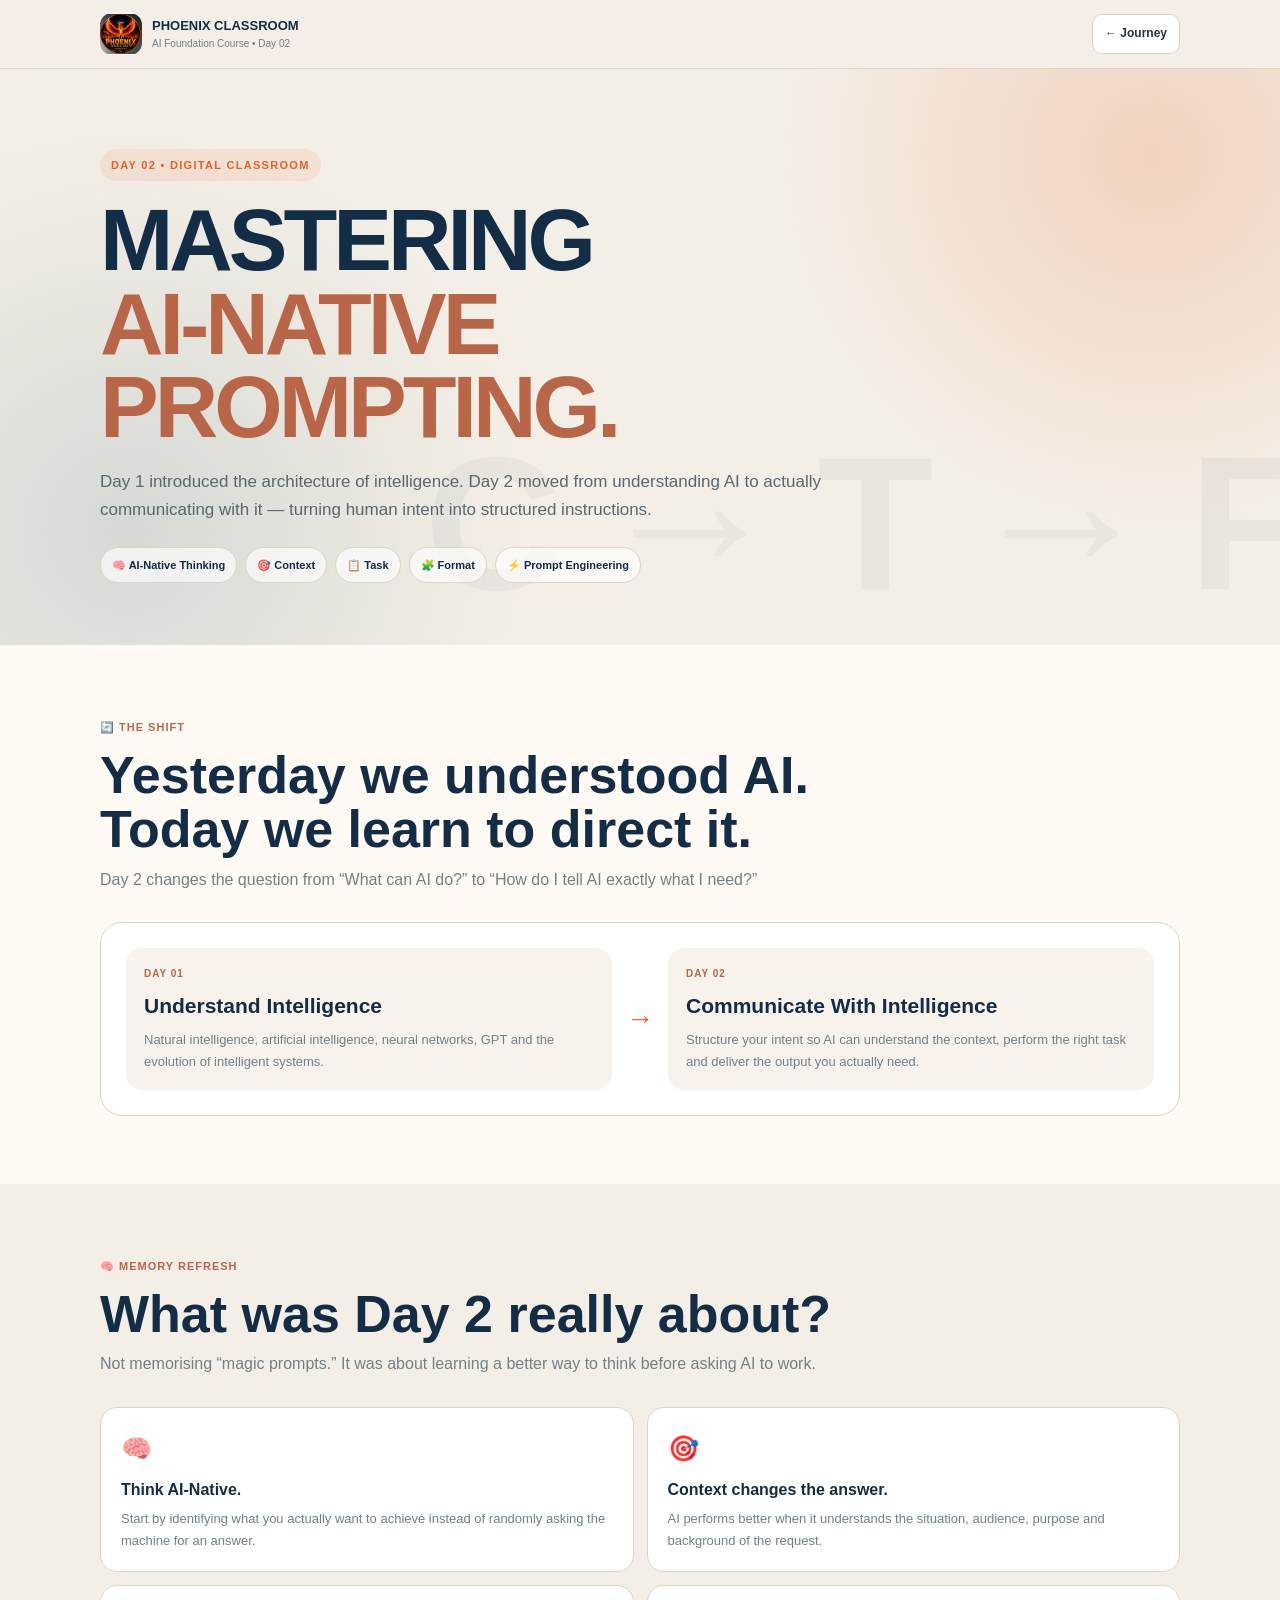
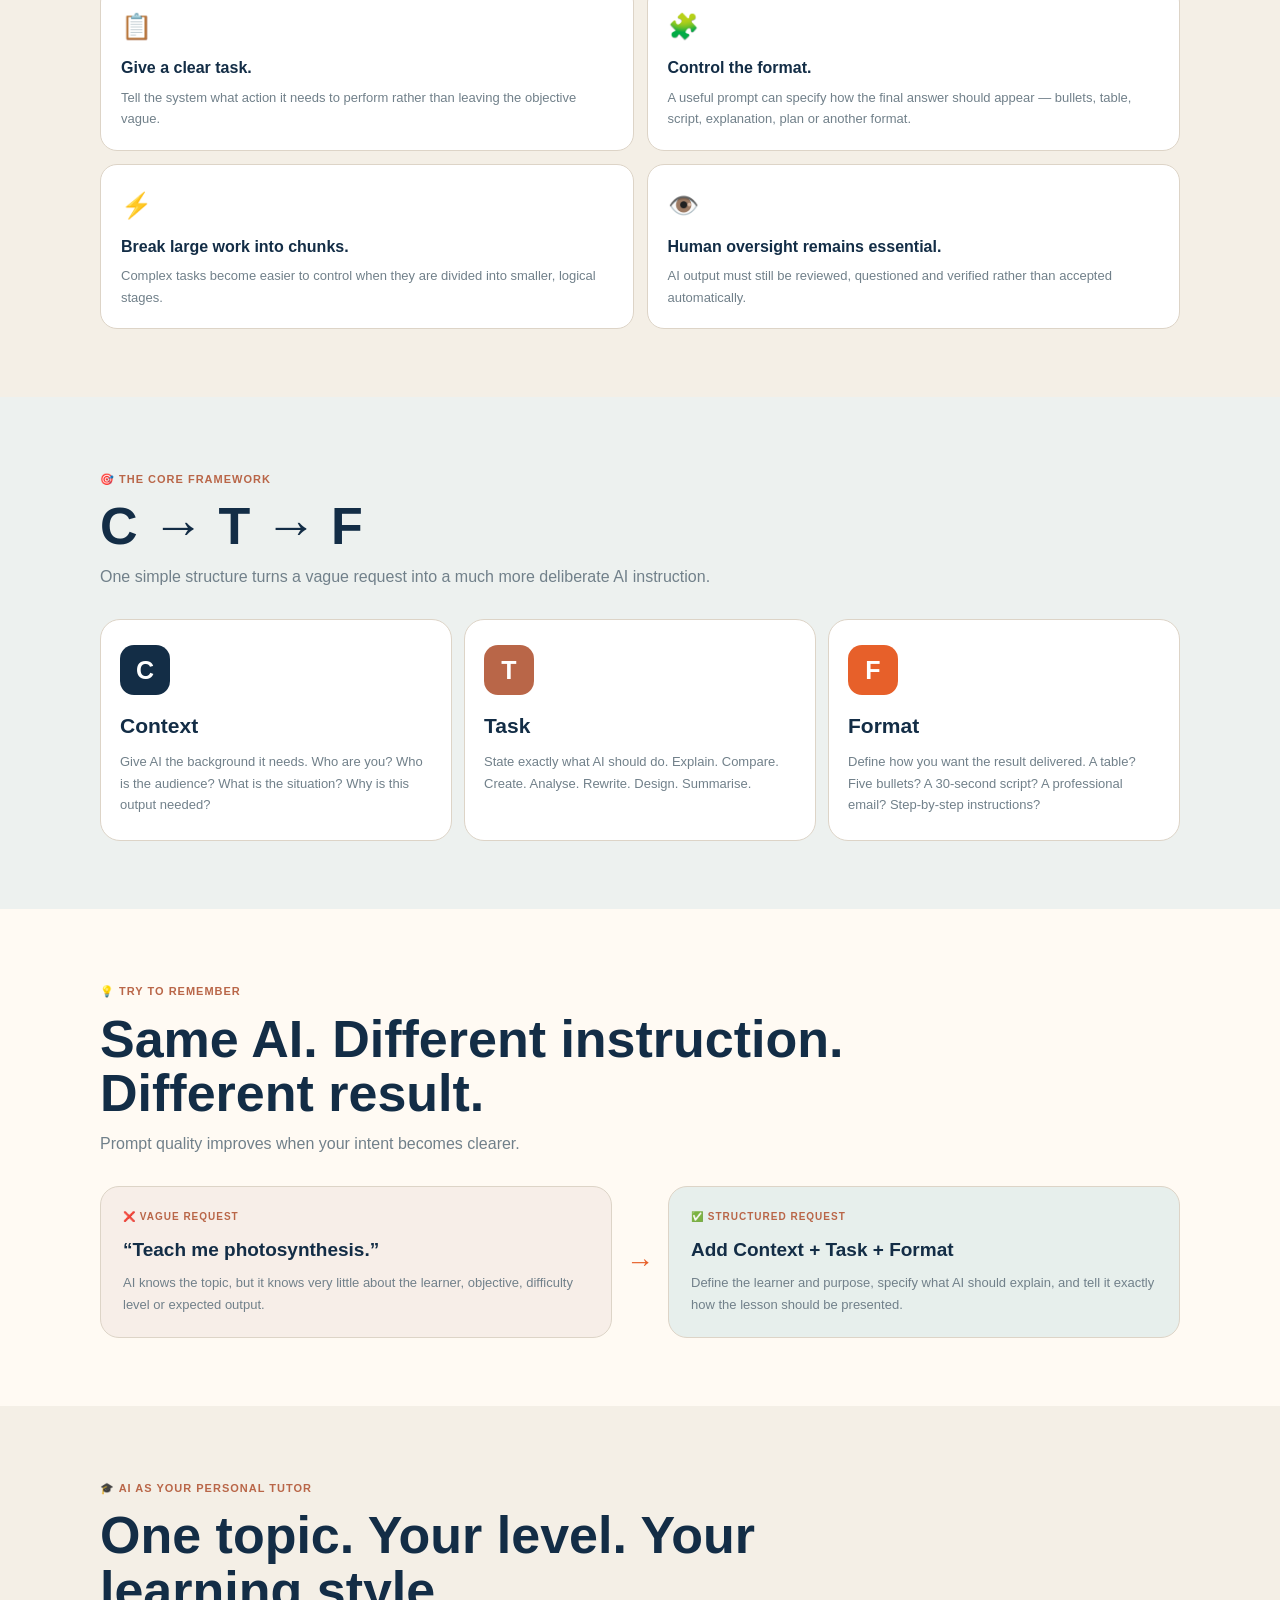
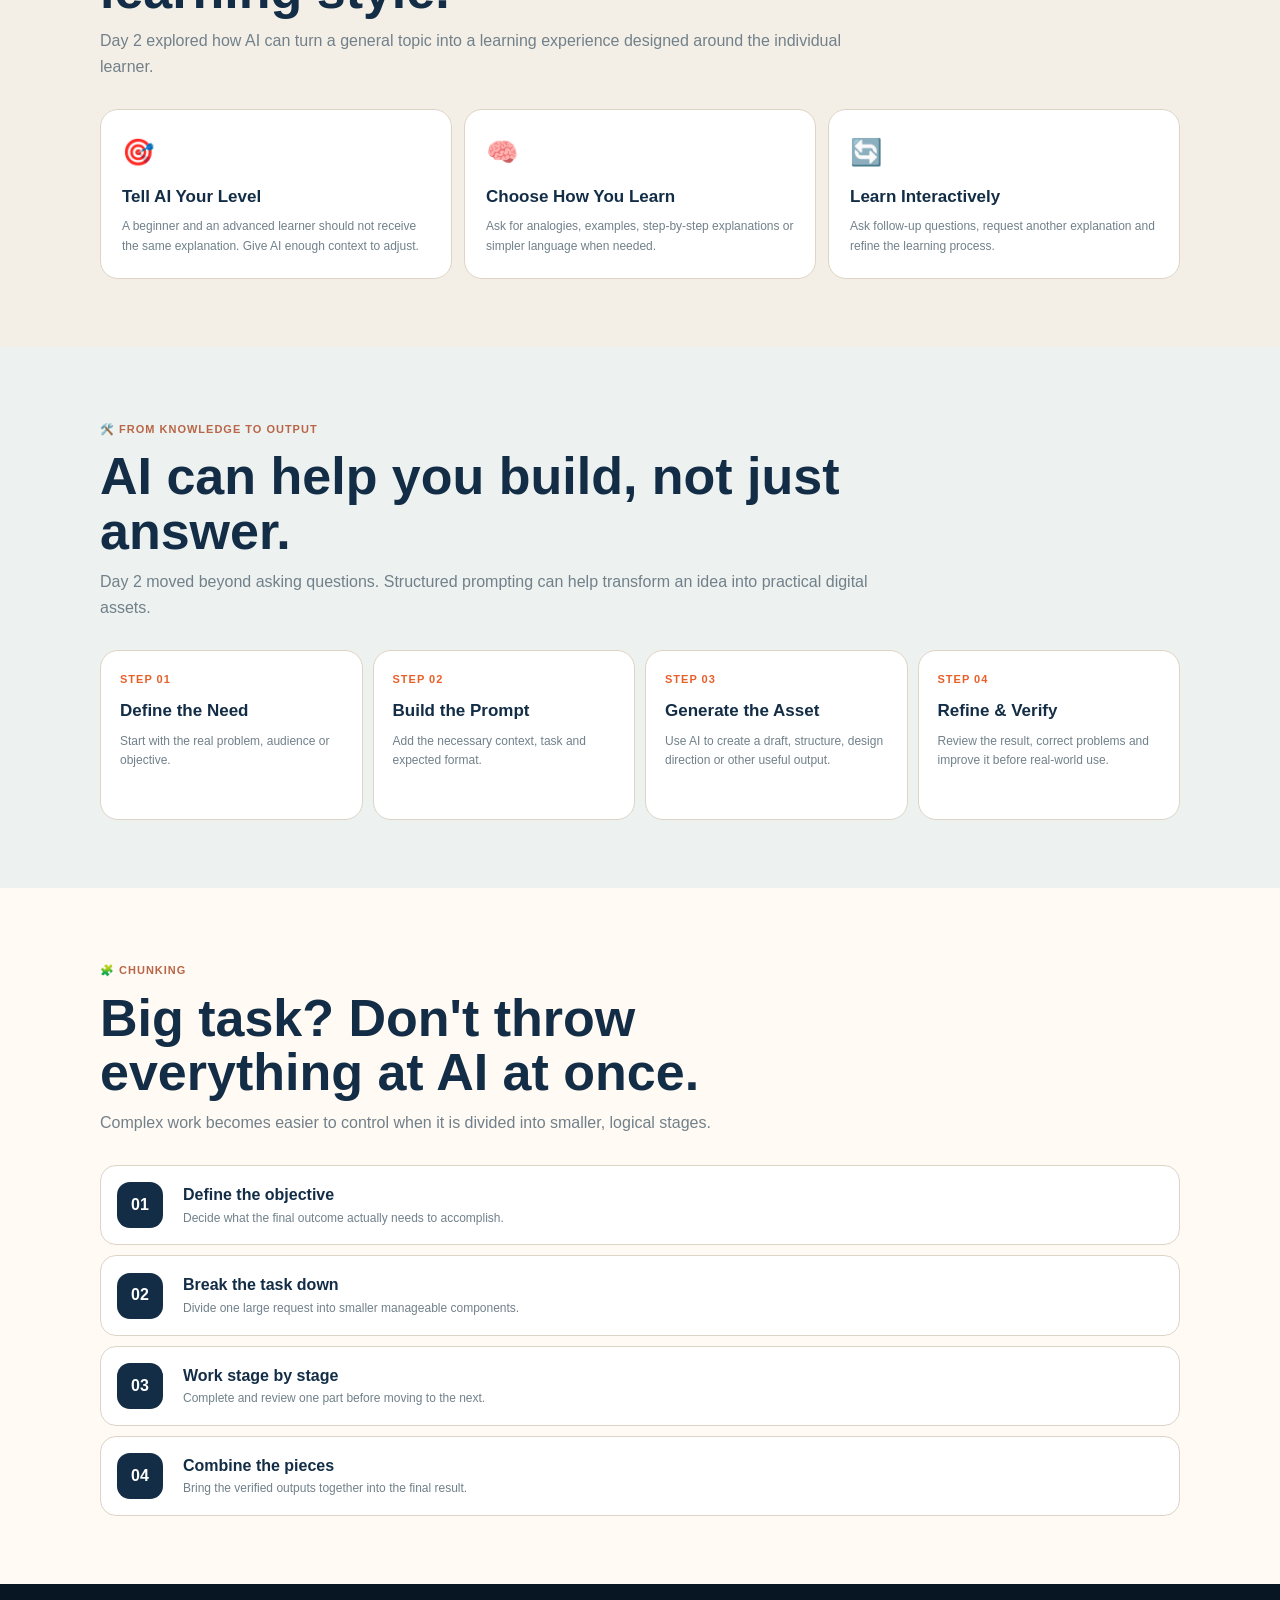
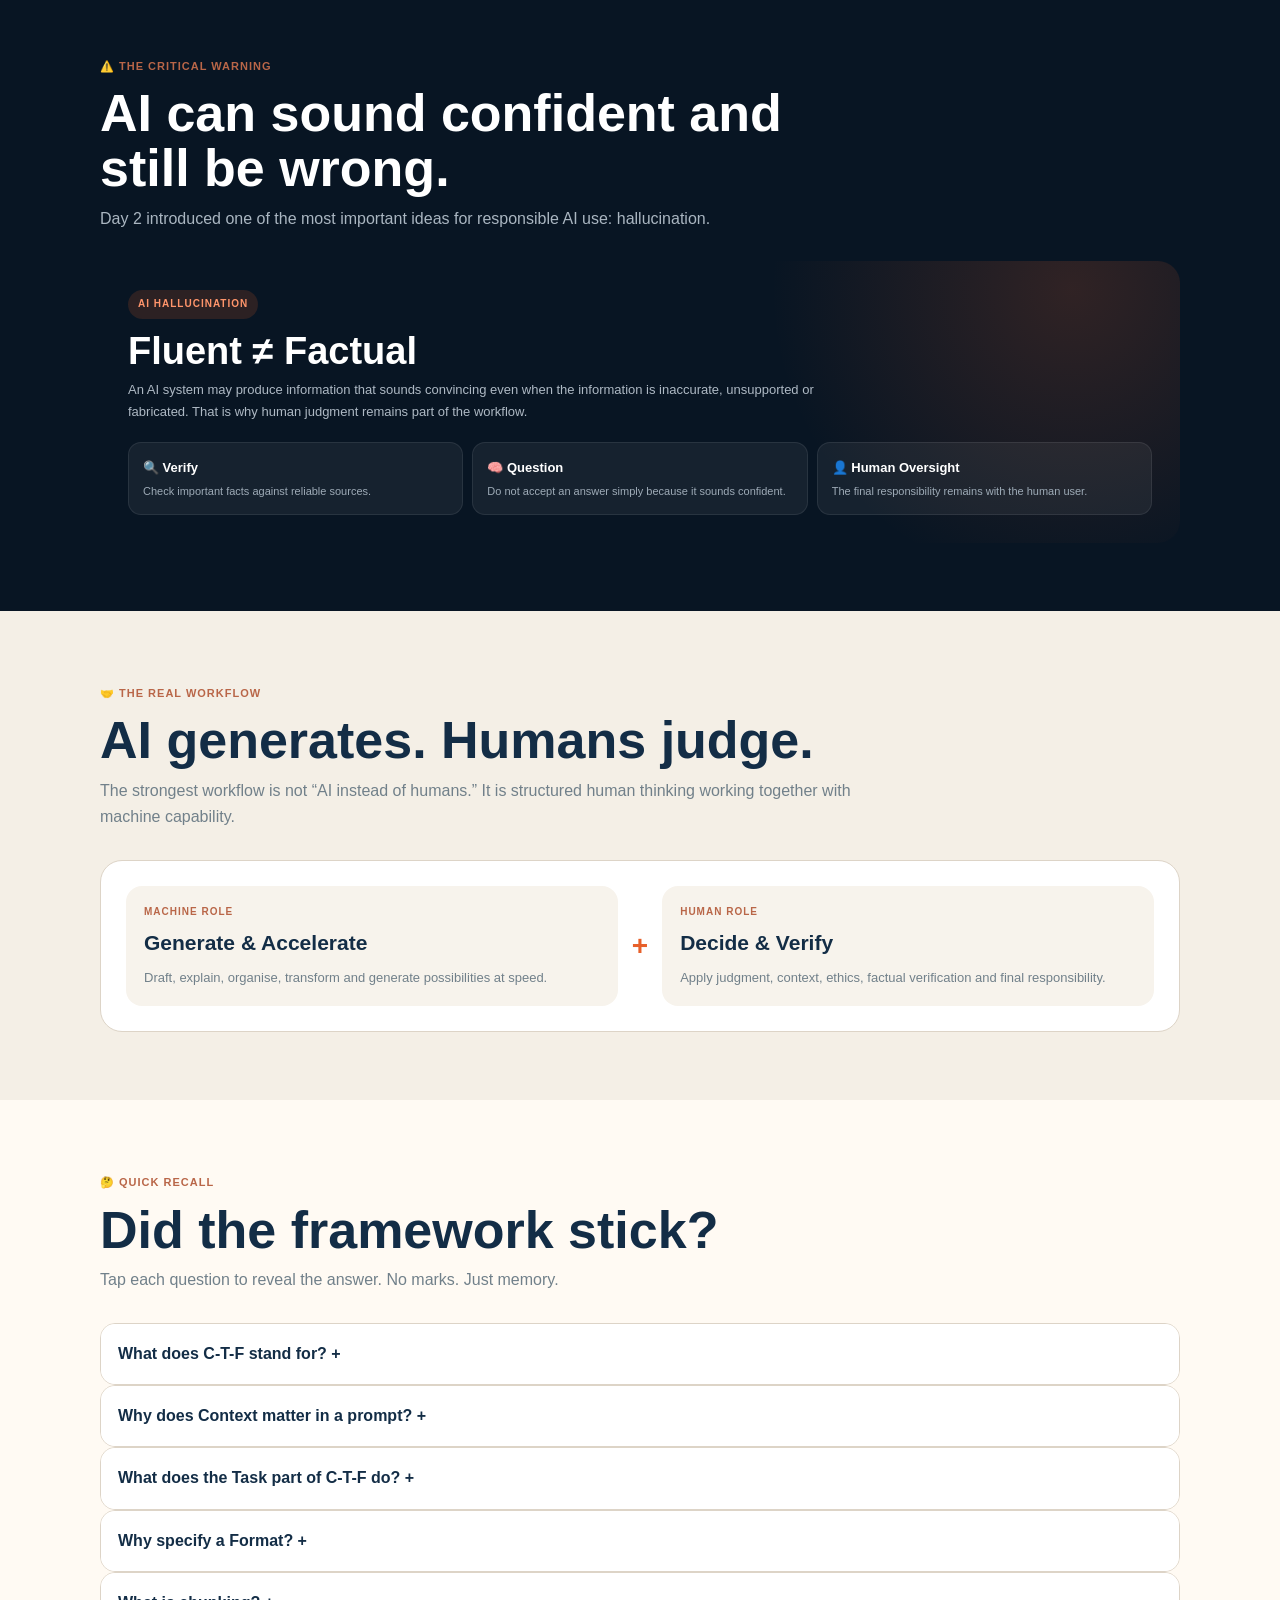
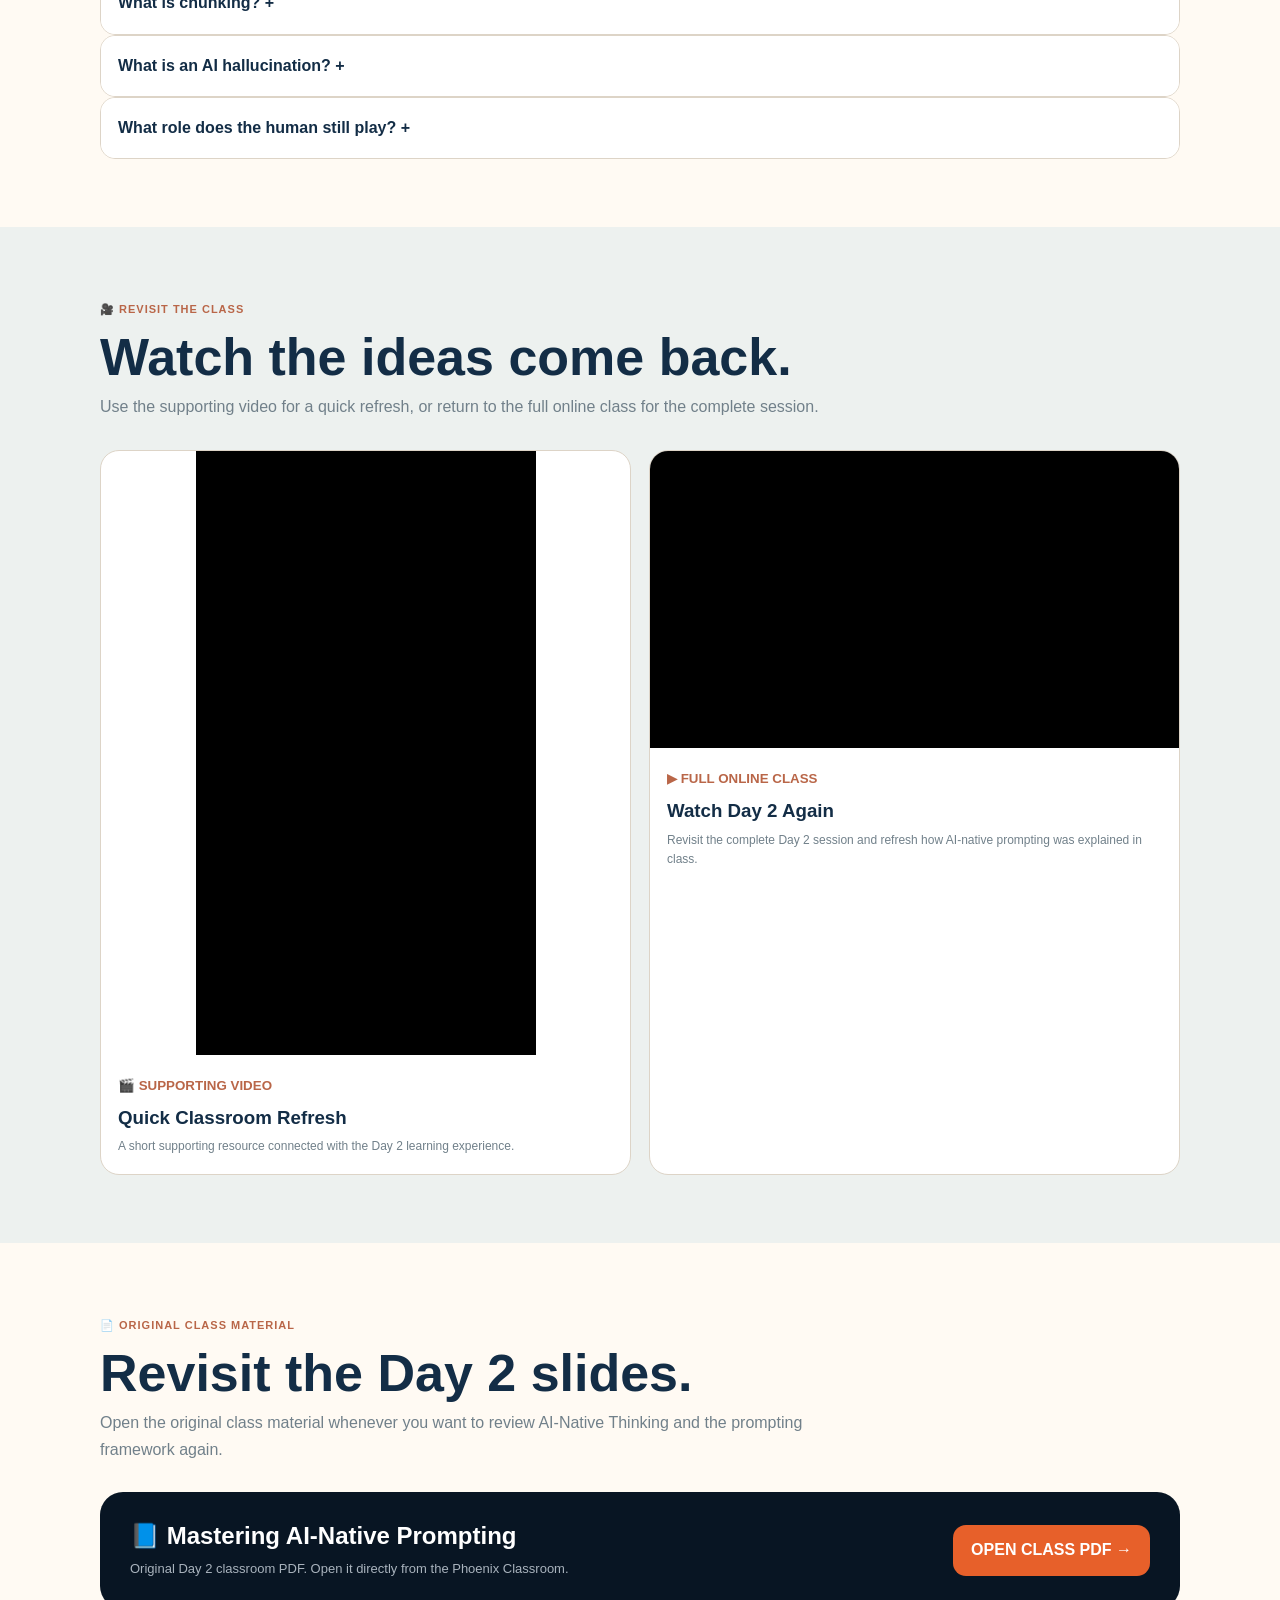
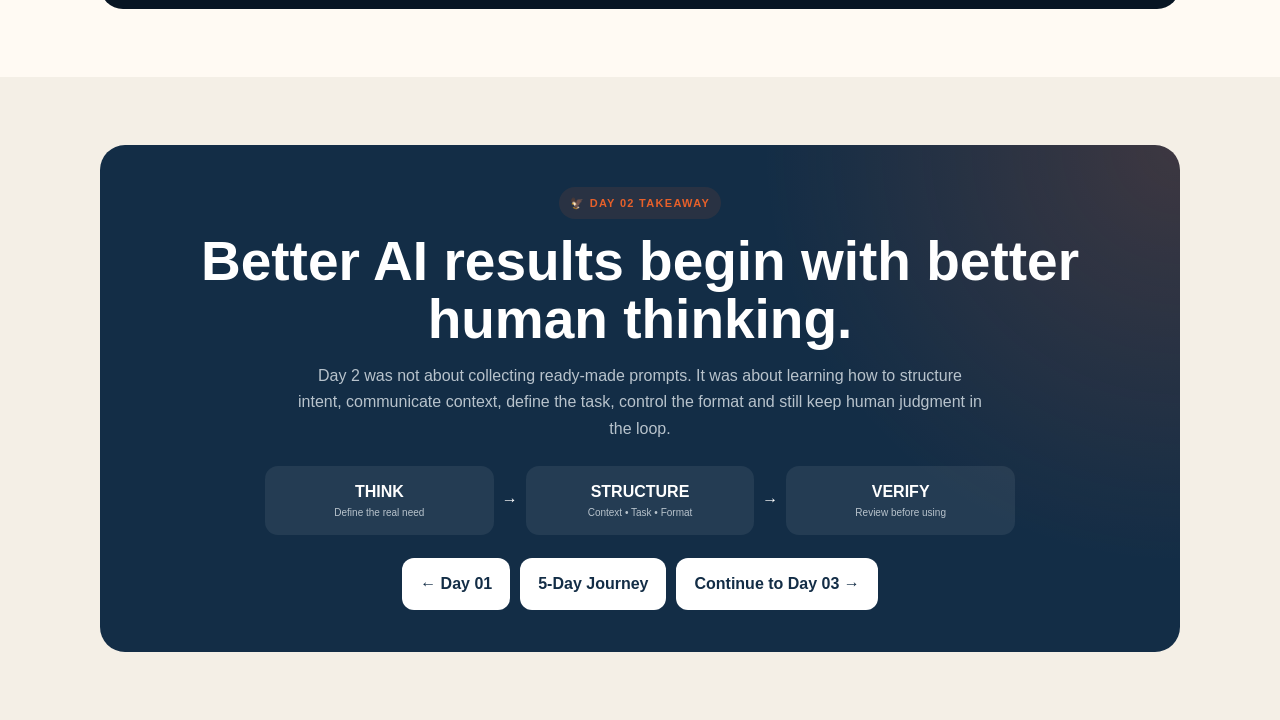
==== commit 694bcd48: "Update class-2.html" ====
--- a/class-2.html
+++ b/class-2.html
@@ -1115,7 +1115,384 @@
   margin-top:3px;
 }
 
-
+<!-- =========================================
+     STUDENT POSTER SHOWCASE
+========================================= -->
+
+<section class="section soft">
+
+  <div class="container">
+
+    <div class="heading">
+
+      <small>
+        🎨 STUDENT CREATIVITY
+      </small>
+
+      <h2>
+        Prompting became visual.
+      </h2>
+
+      <p>
+        These poster examples show how students
+        turned ideas, subjects and business concepts
+        into visual communication using AI-assisted creativity.
+      </p>
+
+    </div>
+
+
+    <div class="poster-showcase">
+
+
+      <div class="poster-slider-shell">
+
+
+        <button
+          class="poster-arrow prev"
+          id="posterPrev"
+          type="button"
+          aria-label="Previous poster"
+        >
+          ‹
+        </button>
+
+
+        <div
+          class="poster-slider"
+          id="posterSlider"
+        >
+
+
+          <div class="poster-slide">
+
+            <article class="poster-card">
+
+              <img
+                src="images/class2/photo1.jpg"
+                alt="Crochet Things poster"
+                loading="lazy"
+              >
+
+              <div class="poster-caption">
+
+                <small>
+                  POSTER 01
+                </small>
+
+                <strong>
+                  Crochet Things
+                </strong>
+
+              </div>
+
+            </article>
+
+          </div>
+
+
+
+          <div class="poster-slide">
+
+            <article class="poster-card">
+
+              <img
+                src="images/class2/photo2.jpg"
+                alt="Interstellar poster"
+                loading="lazy"
+              >
+
+              <div class="poster-caption">
+
+                <small>
+                  POSTER 02
+                </small>
+
+                <strong>
+                  Interstellar
+                </strong>
+
+              </div>
+
+            </article>
+
+          </div>
+
+
+
+          <div class="poster-slide">
+
+            <article class="poster-card">
+
+              <img
+                src="images/class2/photo3.jpg"
+                alt="IAS Preparation poster"
+                loading="lazy"
+              >
+
+              <div class="poster-caption">
+
+                <small>
+                  POSTER 03
+                </small>
+
+                <strong>
+                  IAS Preparation
+                </strong>
+
+              </div>
+
+            </article>
+
+          </div>
+
+
+
+          <div class="poster-slide">
+
+            <article class="poster-card">
+
+              <img
+                src="images/class2/photo4.jpg"
+                alt="Unit of Farmer poster"
+                loading="lazy"
+              >
+
+              <div class="poster-caption">
+
+                <small>
+                  POSTER 04
+                </small>
+
+                <strong>
+                  Unit of Farmer
+                </strong>
+
+              </div>
+
+            </article>
+
+          </div>
+
+
+
+          <div class="poster-slide">
+
+            <article class="poster-card">
+
+              <img
+                src="images/class2/photo5.jpg"
+                alt="Govindam Marble Handicrafts poster"
+                loading="lazy"
+              >
+
+              <div class="poster-caption">
+
+                <small>
+                  POSTER 05
+                </small>
+
+                <strong>
+                  Govindam Marble Handicrafts
+                </strong>
+
+              </div>
+
+            </article>
+
+          </div>
+
+
+
+          <div class="poster-slide">
+
+            <article class="poster-card">
+
+              <img
+                src="images/class2/photo6.jpg"
+                alt="Space Biology poster"
+                loading="lazy"
+              >
+
+              <div class="poster-caption">
+
+                <small>
+                  POSTER 06
+                </small>
+
+                <strong>
+                  Space Biology
+                </strong>
+
+              </div>
+
+            </article>
+
+          </div>
+
+
+
+          <div class="poster-slide">
+
+            <article class="poster-card">
+
+              <img
+                src="images/class2/photo7.jpg"
+                alt="Artificial Things poster"
+                loading="lazy"
+              >
+
+              <div class="poster-caption">
+
+                <small>
+                  POSTER 07
+                </small>
+
+                <strong>
+                  Artificial Things
+                </strong>
+
+              </div>
+
+            </article>
+
+          </div>
+
+
+
+          <div class="poster-slide">
+
+            <article class="poster-card">
+
+              <img
+                src="images/class2/photo8.jpg"
+                alt="Photography poster"
+                loading="lazy"
+              >
+
+              <div class="poster-caption">
+
+                <small>
+                  POSTER 08
+                </small>
+
+                <strong>
+                  The Art of Photography
+                </strong>
+
+              </div>
+
+            </article>
+
+          </div>
+
+
+
+          <div class="poster-slide">
+
+            <article class="poster-card">
+
+              <img
+                src="images/class2/photo9.jpg"
+                alt="SVS Digital Studio poster"
+                loading="lazy"
+              >
+
+              <div class="poster-caption">
+
+                <small>
+                  POSTER 09
+                </small>
+
+                <strong>
+                  SVS Digital Studio
+                </strong>
+
+              </div>
+
+            </article>
+
+          </div>
+
+
+
+          <div class="poster-slide">
+
+            <article class="poster-card">
+
+              <img
+                src="images/class2/photo10.jpg"
+                alt="AI in Biology poster"
+                loading="lazy"
+              >
+
+              <div class="poster-caption">
+
+                <small>
+                  POSTER 10
+                </small>
+
+                <strong>
+                  AI in Biology
+                </strong>
+
+              </div>
+
+            </article>
+
+          </div>
+
+
+        </div>
+
+
+        <button
+          class="poster-arrow next"
+          id="posterNext"
+          type="button"
+          aria-label="Next poster"
+        >
+          ›
+        </button>
+
+
+      </div>
+
+
+
+      <div
+        class="poster-dots"
+        id="posterDots"
+        aria-label="Poster navigation"
+      >
+      </div>
+
+
+
+      <div class="poster-note">
+
+        <div>
+
+          <strong>
+            ✨ Ten ideas. Ten different visual directions.
+          </strong>
+
+          <span>
+            Swipe through the gallery and notice how
+            subject, audience, layout and visual style
+            change from one creation to another.
+          </span>
+
+        </div>
+
+      </div>
+
+
+    </div>
+
+  </div>
+
+</section>
 
 /* =========================================
    QUICK RECALL
@@ -1580,7 +1957,322 @@
   }
 
 }
-
+/* =========================================
+   STUDENT POSTER MINI SLIDER
+========================================= */
+
+.poster-showcase{
+  position:relative;
+}
+
+.poster-slider-shell{
+  position:relative;
+
+  padding:
+    26px 54px 22px;
+
+  border:
+    1px solid var(--line);
+
+  border-radius:24px;
+
+  background:#ffffff;
+
+  overflow:hidden;
+}
+
+
+.poster-slider{
+  display:flex;
+
+  gap:14px;
+
+  overflow-x:auto;
+
+  scroll-snap-type:x mandatory;
+
+  scroll-behavior:smooth;
+
+  scrollbar-width:none;
+
+  -webkit-overflow-scrolling:touch;
+}
+
+
+.poster-slider::-webkit-scrollbar{
+  display:none;
+}
+
+
+.poster-slide{
+  flex:
+    0 0
+    calc(
+      (100% - 28px) / 3
+    );
+
+  scroll-snap-align:start;
+
+  min-width:0;
+}
+
+
+.poster-card{
+  overflow:hidden;
+
+  height:100%;
+
+  border-radius:17px;
+
+  background:#f4f1eb;
+
+  border:
+    1px solid var(--line);
+
+  box-shadow:
+    0 9px 25px
+    rgba(19,45,70,.07);
+}
+
+
+.poster-card img{
+  width:100%;
+
+  aspect-ratio:
+    3 / 4;
+
+  object-fit:cover;
+
+  display:block;
+}
+
+
+.poster-caption{
+  padding:12px 13px;
+}
+
+
+.poster-caption small{
+  display:block;
+
+  color:var(--rust);
+
+  font-size:9px;
+
+  font-weight:900;
+
+  letter-spacing:1px;
+
+  text-transform:uppercase;
+}
+
+
+.poster-caption strong{
+  display:block;
+
+  margin-top:3px;
+
+  color:var(--navy);
+
+  font-size:13px;
+}
+
+
+/* ARROWS */
+
+.poster-arrow{
+  position:absolute;
+
+  z-index:5;
+
+  top:50%;
+
+  transform:
+    translateY(-50%);
+
+  width:42px;
+  height:42px;
+
+  display:grid;
+
+  place-items:center;
+
+  border:0;
+
+  border-radius:50%;
+
+  background:#ffffff;
+
+  color:var(--navy);
+
+  font-size:21px;
+
+  font-weight:900;
+
+  box-shadow:
+    0 7px 20px
+    rgba(19,45,70,.16);
+
+  cursor:pointer;
+}
+
+
+.poster-arrow.prev{
+  left:10px;
+}
+
+
+.poster-arrow.next{
+  right:10px;
+}
+
+
+/* DOTS */
+
+.poster-dots{
+  display:flex;
+
+  justify-content:center;
+
+  flex-wrap:wrap;
+
+  gap:7px;
+
+  margin-top:19px;
+}
+
+
+.poster-dot{
+  width:8px;
+  height:8px;
+
+  padding:0;
+
+  border:0;
+
+  border-radius:50%;
+
+  background:#c9c8c4;
+
+  cursor:pointer;
+
+  transition:
+    width .2s ease,
+    background .2s ease;
+}
+
+
+.poster-dot.active{
+  width:24px;
+
+  border-radius:20px;
+
+  background:var(--orange);
+}
+
+
+/* GALLERY NOTE */
+
+.poster-note{
+  margin-top:20px;
+
+  padding:17px;
+
+  display:flex;
+
+  align-items:center;
+
+  justify-content:space-between;
+
+  gap:15px;
+
+  border-radius:16px;
+
+  background:var(--navy);
+
+  color:#ffffff;
+}
+
+
+.poster-note strong{
+  display:block;
+}
+
+
+.poster-note span{
+  display:block;
+
+  margin-top:2px;
+
+  color:#bcc6ce;
+
+  font-size:11px;
+}
+
+
+/* TABLET */
+
+@media(max-width:850px){
+
+  .poster-slide{
+    flex:
+      0 0
+      calc(
+        (100% - 14px) / 2
+      );
+  }
+
+}
+
+
+/* MOBILE */
+
+@media(max-width:600px){
+
+  .poster-slider-shell{
+    padding:
+      18px 44px 18px;
+  }
+
+
+  .poster-slide{
+    flex:
+      0 0
+      88%;
+  }
+
+
+  .poster-card img{
+    aspect-ratio:
+      3 / 4;
+  }
+
+
+  .poster-arrow{
+    width:36px;
+    height:36px;
+
+    font-size:18px;
+  }
+
+
+  .poster-arrow.prev{
+    left:5px;
+  }
+
+
+  .poster-arrow.next{
+    right:5px;
+  }
+
+
+  .poster-note{
+    align-items:flex-start;
+
+    flex-direction:column;
+  }
+
+  }
 
 </style>
 
@@ -3239,7 +3931,258 @@
   }
 );
 
-
+/* =========================================
+   STUDENT POSTER SLIDER
+========================================= */
+
+const posterSlider =
+  document.getElementById(
+    "posterSlider"
+  );
+
+const posterPrev =
+  document.getElementById(
+    "posterPrev"
+  );
+
+const posterNext =
+  document.getElementById(
+    "posterNext"
+  );
+
+const posterDots =
+  document.getElementById(
+    "posterDots"
+  );
+
+
+if(
+  posterSlider &&
+  posterPrev &&
+  posterNext &&
+  posterDots
+){
+
+  const posterSlides =
+    Array.from(
+      posterSlider.querySelectorAll(
+        ".poster-slide"
+      )
+    );
+
+
+  let currentPosterIndex = 0;
+
+
+
+  /* CREATE DOTS */
+
+  posterSlides.forEach(
+    function(slide,index){
+
+      const dot =
+        document.createElement(
+          "button"
+        );
+
+      dot.type =
+        "button";
+
+      dot.className =
+        "poster-dot";
+
+      dot.setAttribute(
+        "aria-label",
+        "Go to poster " + (index + 1)
+      );
+
+
+      dot.addEventListener(
+        "click",
+        function(){
+
+          goToPoster(
+            index
+          );
+
+        }
+      );
+
+
+      posterDots.appendChild(
+        dot
+      );
+
+    }
+  );
+
+
+
+  const allPosterDots =
+    Array.from(
+      posterDots.querySelectorAll(
+        ".poster-dot"
+      )
+    );
+
+
+
+  function updatePosterDots(){
+
+    allPosterDots.forEach(
+      function(dot,index){
+
+        dot.classList.toggle(
+          "active",
+          index === currentPosterIndex
+        );
+
+      }
+    );
+
+  }
+
+
+
+  function goToPoster(index){
+
+    if(
+      index < 0
+    ){
+      index =
+        posterSlides.length - 1;
+    }
+
+
+    if(
+      index >=
+      posterSlides.length
+    ){
+      index = 0;
+    }
+
+
+    currentPosterIndex =
+      index;
+
+
+    posterSlides[
+      currentPosterIndex
+    ].scrollIntoView({
+      behavior:"smooth",
+      inline:"start",
+      block:"nearest"
+    });
+
+
+    updatePosterDots();
+
+  }
+
+
+
+  posterPrev.addEventListener(
+    "click",
+    function(){
+
+      goToPoster(
+        currentPosterIndex - 1
+      );
+
+    }
+  );
+
+
+
+  posterNext.addEventListener(
+    "click",
+    function(){
+
+      goToPoster(
+        currentPosterIndex + 1
+      );
+
+    }
+  );
+
+
+
+  /* =========================================
+     UPDATE DOT WHEN USER SWIPES
+  ========================================== */
+
+  let posterScrollTimer;
+
+
+  posterSlider.addEventListener(
+    "scroll",
+    function(){
+
+      clearTimeout(
+        posterScrollTimer
+      );
+
+
+      posterScrollTimer =
+        setTimeout(
+          function(){
+
+            let nearestIndex = 0;
+
+            let nearestDistance =
+              Infinity;
+
+
+            posterSlides.forEach(
+              function(slide,index){
+
+                const distance =
+                  Math.abs(
+                    slide.offsetLeft -
+                    posterSlider.scrollLeft
+                  );
+
+
+                if(
+                  distance <
+                  nearestDistance
+                ){
+
+                  nearestDistance =
+                    distance;
+
+                  nearestIndex =
+                    index;
+
+                }
+
+              }
+            );
+
+
+            currentPosterIndex =
+              nearestIndex;
+
+
+            updatePosterDots();
+
+          },
+          80
+        );
+
+    },
+    {
+      passive:true
+    }
+  );
+
+
+
+  /* FIRST DOT ACTIVE */
+
+  updatePosterDots();
+
+  }
 </script>
 
 
